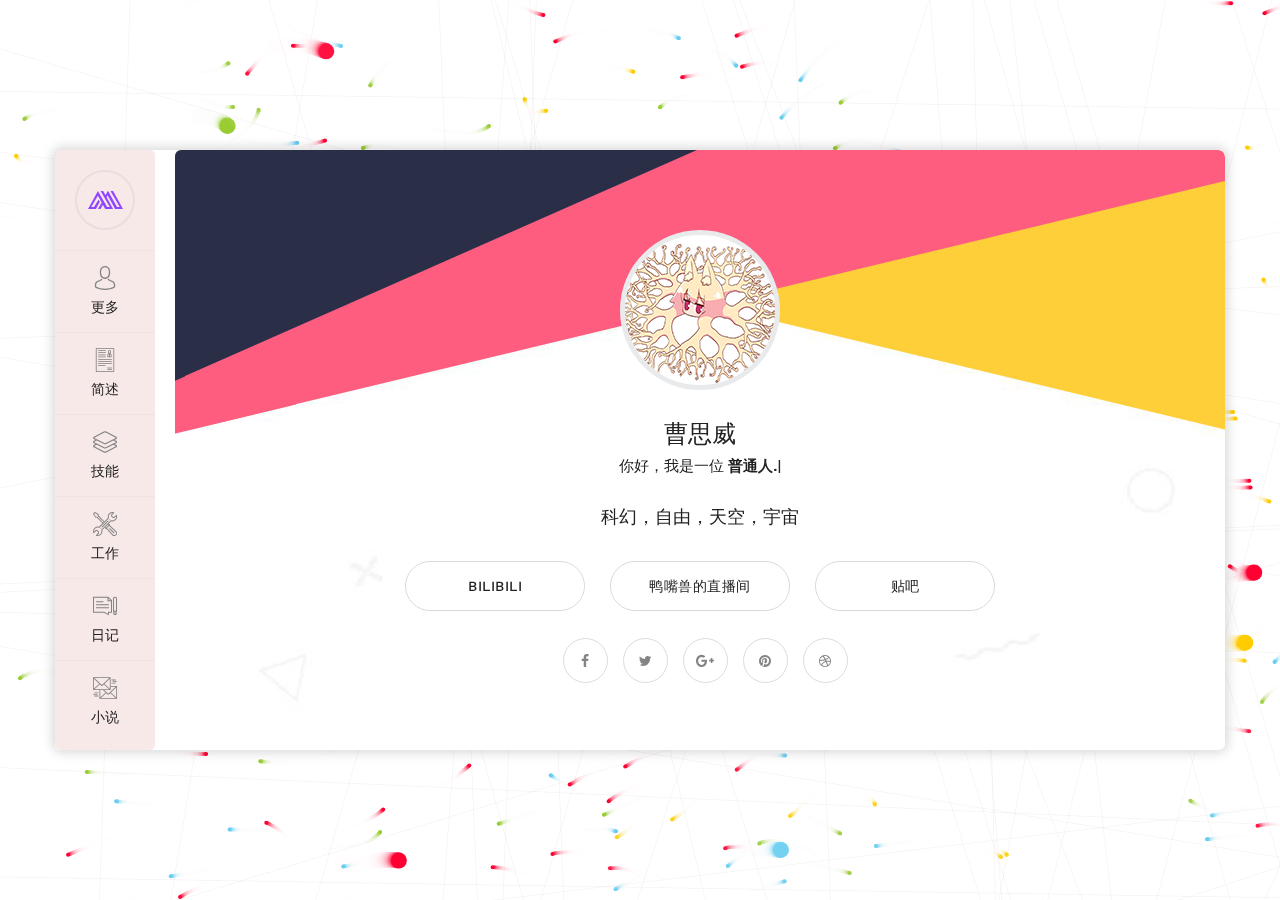
==== index.html @ 60cbad6a "novel" ====
﻿<!DOCTYPE html>
<html lang="en">
<head>
<meta charset="utf-8">
<title>欢迎，建设中</title>
<!-- Stylesheets -->
<link href="css/bootstrap.css" rel="stylesheet">
<link href="css/style.css" rel="stylesheet">
<link href="css/responsive.css" rel="stylesheet">

<!--Favicon-->
<link rel="shortcut icon" href="images/favicon.png" type="image/x-icon">
<link rel="icon" href="images/favicon.png" type="image/x-icon">
<!-- Responsive -->
<meta http-equiv="X-UA-Compatible" content="IE=edge">
<meta name="viewport" content="width=device-width, initial-scale=1.0, maximum-scale=1.0, user-scalable=0">
<!--[if lt IE 9]><script src="js/html5shiv.js"></script><![endif]-->
<!--[if lt IE 9]><script src="js/respond.js"></script><![endif]-->
</head>

<body>

<div class="page-wrapper default-version">
 	
    <!-- Preloader -->
    <div class="preloader"></div>

    <div class="page-background">
        <div class="image-1"><img src="images/icons/shape/icon-1.png" alt=""></div>
        <div class="image-7"><img src="images/icons/shape/icon-7.png" alt=""></div>
        <canvas id="canvas"></canvas>
    </div>
    
    <!-- Mobile menu -->
    <div class="mobile-menu">
        <div class="container">
            <!--Nav Outer-->
            <div class="nav-outer clearfix">
                <div class="logo"><a href="index.html"><img src="images/logo.png" alt=""></a></div>
                <!-- Main Menu -->
                <nav class="main-menu">
                    <div class="navbar-header">
                        <!-- Toggle Button -->      
                        <button type="button" class="navbar-toggle" data-toggle="collapse" data-target=".navbar-collapse">
                            <span class="icon-bar"></span>
                            <span class="icon-bar"></span>
                            <span class="icon-bar"></span>
                        </button>
                    </div>
                    
                    <div class="navbar-collapse collapse scroll-nav clearfix">
                        <ul class="navigation clearfix">

                            <li class="current"><a href="#home">快乐老家</a></li>
                            <li><a href="#about">关于</a></li>
                            <li><a href="#resume">简述</a></li>
                            <li><a href="#services">技能</a></li>
                            <li><a href="#work">工作</a></li>
                            <li><a href="#blog">日记</a></li>
                            <li><a href="#contact">联系</a></li>
                            <li><a href="#novel">小说</a></li>

                        </ul>
                    </div>
                </nav>
                <!-- Main Menu End-->                        
            </div>
            <!--Nav Outer End-->            
        </div>
    </div>
    <div class="card-outer">
        <div class="scroll-box">
            <div class="container" data-animation-in="fadeInLeft" data-animation-out="fadeOutLeft">
                <div class="card-wrapper">
                    <div class="author-info" style="background-image:url(images/background/3.jpg)">
                        <div class="image"><img src="images/resource/user.png" alt=""></div>
                        <div class="author">
                            <h3>曹思威</h3>
                            <div class="designation">
                                你好，我是一位
                                <div class="typing-title">
                                    <p><strong>普通人.</strong></p>
                                    <p><strong>大学生.</strong></p>
                                    <p><strong>自诩科幻作家.</strong></p>
                                </div>
                                <span class="typed-title"></span>
                            </div>
                        </div>
                        <div class="link-btn">
                            <a href="http://www.baidu.com/" class="theme-btn btn-style-one">全知全能</a>
                        </div>
                        <ul class="social-icon-two">
                            <li><a href="#"><span class="fa fa-facebook"></span></a></li>
                            <li><a href="#"><span class="fa fa-twitter"></span></a></li>
                            <li><a href="#"><span class="fa fa-google-plus"></span></a></li>
                            <li><a href="#"><span class="fa fa-pinterest"></span></a></li>
                        </ul>
                    </div>
                    <div class="card-inner-box">
                        <header class="header wow fadeInLeft" data-wow-duration="1.5s">
                            <ul class="main-menu">
                                <li class="active home"><a class="logo" href="#home"><img src="images/logo.png" alt=""></a></li>
                                <li><a href="#about"><i class="flaticon-social"></i>更多</a></li>
                                <li><a href="#resume"><i class="flaticon-curriculum"></i>简述</a></li>
                                <li><a href="#services"><i class="flaticon-layers-1"></i>技能</a></li>
                                <li><a href="#work"><i class="flaticon-tools"></i>工作</a></li>
                                <li><a href="#blog"><i class="flaticon-blog"></i>日记</a></li>
                                <li><a href="novel.html"><i class="flaticon-send-mail"></i>小说</a></li>
                            </ul>
                        </header>

                        <!-- card item -->
                        <div class="card-home card-item active" id="home" style="background-image:url(images/background/1.jpg)">

                            <div class="card-inner wow fadeInUp" data-wow-duration="2s">
                                <div class="image"><img src="images/resource/user.png" alt=""></div>
                                <div class="author">
                                    <h3>曹思威</h3>
                                    <div class="designation">
                                        你好，我是一位
                                        <div class="typing-title">
                                            <p><strong>普通人.</strong></p>
                                            <p><strong>大学生.</strong></p>
                                            <p><strong>自诩科幻作家.</strong></p>
                                        </div>
                                        <span class="typed-title"></span>
                                    </div>
                                </div>
                                <div class="text">科幻，自由，天空，宇宙</div>
                                <div class="link-btn">
                                    <!--<a href="#" class="theme-btn btn-style-one">下载</a>-->
                                    <a href="http://www.bilibili.com/" class="theme-btn btn-style-two">bilibili</a>
                                    <a href="http://www.douyu.com/48699" class="theme-btn btn-style-two">鸭嘴兽的直播间</a>
                                    <a href="http://tieba.baidu.com/index.html" class="theme-btn btn-style-two">贴吧</a>
                                </div>

                                <ul class="social-icon-two">
                                    <li><a href="#"><span class="fa fa-facebook"></span></a></li>
                                    <li><a href="#"><span class="fa fa-twitter"></span></a></li>
                                    <li><a href="http://www.baidu.com/"><span class="fa fa-google-plus" title="彩蛋！其实是百度"></span></a></li>
                                    <li><a href="#"><span class="fa fa-pinterest"></span></a></li>
                                    <li><a href="#"><span class="fa fa-dribbble"></span></a></li>
                                </ul>
                            </div>
                            
                        </div>
                        <!-- end item -->

                        <!-- card item -->
                        <div class="card-about card-item" id="about" style="background-image:url(images/background/2.jpg)">
                            <div class="card-inner">
                                <h4 class="title">关于我</h4>
                                <div class="text">中国著名幻想家，实干家，第四十九届矛盾文学奖获得者，雨果奖获得者，诺贝尔文学奖获得者，代表作有《珍宝》、《海娜的泪》、《拨云见雾》等</div>
                                <div class="info-list">
                                    <div class="row">
                                        <div class="col-md-6">
                                            <ul class="list-style-one">
                                                <li><strong>姓名:</strong>  曹思威</li>
                                                <li><strong>电话:</strong>  157-****-***</li>
                                                <li><strong>地址:</strong>  中国浙江</li>
                                            </ul>
                                        </div>
                                        <div class="col-md-6">
                                            <ul class="list-style-one">
                                                <li><strong>电子邮件:</strong>text@qq.com</li>
                                               
                                            </ul>
                                        </div>
                                    </div>
                                </div>                                    
                                <h4 class="title">技能</h4>
                                <div class="row">
                                    <!-- About Block -->
                                    <div class="skill-block col-md-3 col-sm-4 col-xs-6">
                                        <div class="inner-box">
                                            <div class="graph-outer">
                                                <input type="text" class="dial" data-fgColor="#9147ff" data-bgColor="#f5f5f5" data-width="90" data-height="90" data-linecap="normal"  value="100">
                                                <div class="inner-text count-box"><span class="count-text" data-stop="100" data-speed="2000"></span>%</div>
                                            </div>
                                            <h3>设计</h3>
                                        </div>
                                    </div>

                                    <!-- About Block -->
                                    <div class="skill-block col-md-3 col-sm-4 col-xs-6">
                                        <div class="inner-box">
                                            <div class="graph-outer">
                                                <input type="text" class="dial" data-fgColor="#ff5e7e" data-bgColor="#f5f5f5" data-width="90" data-height="90" data-linecap="normal"  value="100">
                                                <div class="inner-text count-box"><span class="count-text" data-stop="100" data-speed="2000"></span>%</div>
                                            </div>
                                            <h3>编程</h3>
                                        </div>
                                    </div>

                                    <!-- About Block -->
                                    <div class="skill-block col-md-3 col-sm-4 col-xs-6">
                                        <div class="inner-box">
                                            <div class="graph-outer">
                                                <input type="text" class="dial" data-fgColor="#ffc713" data-bgColor="#f5f5f5" data-width="90" data-height="90" data-linecap="normal"  value="100">
                                                <div class="inner-text count-box"><span class="count-text" data-stop="100" data-speed="2000"></span>%</div>
                                            </div>
                                            <h3>文案 </h3>
                                        </div>
                                    </div>

                                    <!-- About Block -->
                                    <div class="skill-block col-md-3 col-sm-4 col-xs-6">
                                        <div class="inner-box">
                                            <div class="graph-outer">
                                                <input type="text" class="dial" data-fgColor="#51dbc3" data-bgColor="#f5f5f5" data-width="90" data-height="90" data-linecap="normal"  value="100">
                                                <div class="inner-text count-box"><span class="count-text" data-stop="100" data-speed="2000"></span>%</div>
                                            </div>
                                            <h3>想象力 </h3>
                                        </div>
                                    </div>
                                </div>
                       
                            </div>
                            
                        </div>
                        <!-- end item -->

                        <!-- card item -->
                        <div class="card-resume card-item" id="resume" style="background-image:url(images/background/2.jpg)">
                            <div class="card-inner">
                                <h4 class="title">经历</h4>
                                <div class="row clearfix">
                                    <!--Column-->
                                    <div class="timeline-column col-md-6 col-sm-12 col-xs-12">
                                        <div class="inner">
                                            <div class="col-header"><div class="icon-box"><div class="icon-inner"><div class="icon"><span class="flaticon-book"></span></div></div></div> <h2>学习经历</h2></div>
                                            
                                            <!--Timeline Block-->
                                            <div class="timeline-block">
                                                <div class="inner-box">
                                                    <h4>本科</h4>
                                                    <div class="date"><span>2021-2024</span> / 枝江大学</div>
                                                    <div class="text">核物理应用 </div>
                                                </div>
                                            </div>

                                            <!--Timeline Block-->
                                            <div class="timeline-block">
                                                <div class="inner-box">
                                                    <h4>研究生</h4>
                                                    <div class="date"><span>2025-2026</span> / 中国大学</div>
                                                    <div class="text">凝聚态物理</div>
                                                </div>
                                            </div>

                                            <!--Timeline Block-->
                                            <div class="timeline-block">
                                                <div class="inner-box">
                                                    <h4>博士</h4>
                                                    <div class="date"><span>2027-肄业</span> / <a href="https://www.zjxu.edu.cn/" style="color:black"> 嘉兴大学</div></a>
                                                    <div class="text">产品设计</div>
                                                </div>
                                            </div>
                                            
                                        </div>
                                    </div>
                                    
                                    <!--Column-->
                                    <div class="timeline-column col-md-6 col-sm-12 col-xs-12">
                                        <div class="inner">
                                            <div class="col-header"><div class="icon-box"><div class="icon-inner"><div class="icon"><span class="flaticon-case"></span></div></div></div> <h2>项目经历</h2></div>
                                            
                                            <!--Timeline Block-->
                                            <div class="timeline-block">
                                                <div class="inner-box">
                                                    <h4>氢核聚变工程</h4>
                                                    <div class="date"><span>2021-2024</span>  / 中国国防部</div>
                                                    <div class="text">成功让两个独立的氢原子和另外八个氢原子并八个中子群结合 </div>
                                                </div>
                                            </div>

                                            <div class="timeline-block">
                                                <div class="inner-box">
                                                    <h4>凝聚态胶质工程</h4>
                                                    <div class="date"><span>2025-2026 </span> / 中国国防部</div>
                                                    <div class="text">失败了 </div>
                                                </div>
                                            </div>

                                            <div class="timeline-block">
                                                <div class="inner-box">
                                                    <h4>红家设计部</h4>
                                                    <div class="date"><span>2027-至今 </span>  / RedHome</div>
                                                    <div class="text">成功证明了人不能连续五天一直吃泡面 </div>
                                                </div>
                                            </div>

                                        </div>
                                    </div>
                                    
                                </div>
                            </div>
                        </div>
                        <!-- end item -->
                        <!-- card item -->
                        <div class="card-services card-item" id="services" style="background-image:url(images/background/2.jpg)">
                            <div class="card-inner">
                                <h1 class="title">为您服务</h1>
                                <div class="row">
                                    <div class="services-block col-md-6">
                                        <div class="inner-box">
                                            <div class="icon-box"><span class="icon flaticon-pen-tool"></span></div>
                                            <h4><a href="blog-single.html">UI设计师</a></h4>
                                            <div class="text">设计UI，完美的选择，大道至简 </div>
                                        </div> 
                                    </div>
                                    <div class="services-block col-md-6">
                                        <div class="inner-box">
                                            <div class="icon-box"><span class="icon flaticon-folder"></span></div>
                                            <h4><a href="blog-single.html">网页设计师</a></h4>
                                            <div class="text">网页，看我就行，心旷神怡 </div>
                                        </div> 
                                    </div>
                                    <div class="services-block col-md-6">
                                        <div class="inner-box">
                                            <div class="icon-box"><span class="icon flaticon-computer"></span></div>
                                            <h4><a href="blog-single.html">品牌</a></h4>
                                            <div class="text">我想你知道支付宝吧，我设计的 </div>
                                        </div> 
                                    </div>
                                    <div class="services-block col-md-6">
                                        <div class="inner-box">
                                            <div class="icon-box"><span class="icon flaticon-layers-1"></span></div>
                                            <h4><a href="blog-single.html">Logo设计</a></h4>
                                            <div class="text">毕加索都为止惊叹 </div>
                                        </div> 
                                    </div>
                                    <div class="services-block col-md-6">
                                        <div class="inner-box">
                                            <div class="icon-box"><span class="icon flaticon-web-design"></span></div>
                                            <h4><a href="blog-single.html">软件设计</a></h4>
                                            <div class="text">一个字，相信 </div>
                                        </div> 
                                    </div>
                                    <div class="services-block col-md-6">
                                        <div class="inner-box">
                                            <div class="icon-box"><span class="icon flaticon-photo-camera"></span></div>
                                            <h4><a href="blog-single.html">科幻水平</a></h4>
                                            <div class="text">我徒刘慈欣，指导他写出了《银河帝国》 </div>
                                        </div> 
                                    </div>
                                </div>  
                            </div>
                        </div>
                        <!-- end item -->
                        <!-- card item -->
                        <div class="card-projects card-item" id="work" style="background-image:url(images/background/2.jpg)">
                            <div class="card-inner">
                                <h4 class="title">工作</h4>
                                <div class="row">
                                    <div class="projects-block col-md-6">
                                        <div class="inner-box">
                                            <figure class="image">
                                                <img src="images/gallery/1.jpg" alt="image">
                                                <div class="overlay">
                                                    <a class="lightbox-image option-btn" title="点击放大" data-fancybox-group="example-gallery" href="images/gallery/1.jpg">
                                                        <i class="fa fa-search"></i>
                                                    </a>                                
                                                </div>
                                            </figure>
                                            <div class="caption-title">
                                                <h3><a href="#">天马的行空</a></h3>
                                                <span>永无止境的创意</span>
                                            </div>
                                        </div>
                                    </div>
                                    <div class="projects-block col-md-6">
                                        <div class="inner-box">
                                            <figure class="image">
                                                <img src="images/gallery/2.jpg" alt="image">
                                                <div class="overlay">
                                                    <a class="lightbox-image option-btn" title="Image Caption Here" data-fancybox-group="example-gallery" href="images/gallery/2.jpg">
                                                        <i class="fa fa-search"></i>
                                                    </a>                                
                                                </div>
                                            </figure>
                                            <div class="caption-title">
                                                <h3><a href="#">支付宝，智慧的颜色</a></h3>
                                                <span>无聊，且枯燥</span>
                                            </div>
                                        </div>
                                    </div>
                                    <!--
                                    <div class="projects-block col-md-6">
                                        <div class="inner-box">
                                            <figure class="image">
                                                <img src="images/gallery/3.jpg" alt="image">
                                                <div class="overlay">
                                                    <a class="lightbox-image option-btn" title="Image Caption Here" data-fancybox-group="example-gallery" href="images/gallery/3.jpg">
                                                        <i class="fa fa-search"></i>
                                                    </a>                                
                                                </div>
                                            </figure>
                                            <div class="caption-title">
                                                <h3><a href="#">Portfolio Item Title</a></h3>
                                                <span>Branding, Print</span>
                                            </div>
                                        </div>
                                    </div>
                                    <div class="projects-block col-md-6">
                                        <div class="inner-box">
                                            <figure class="image">
                                                <img src="images/gallery/4.jpg" alt="image">
                                                <div class="overlay">
                                                    <a class="lightbox-image option-btn" title="Image Caption Here" data-fancybox-group="example-gallery" href="images/gallery/4.jpg">
                                                        <i class="fa fa-search"></i>
                                                    </a>                                
                                                </div>
                                            </figure>
                                            <div class="caption-title">
                                                <h3><a href="#">Portfolio Item Title</a></h3>
                                                <span>Branding, Print</span>
                                            </div>
                                        </div>
                                    </div>
                                    <div class="projects-block col-sm-6">
                                        <div class="inner-box">
                                            <figure class="image">
                                                <img src="images/gallery/5.jpg" alt="image">
                                                <div class="overlay">
                                                    <a class="lightbox-image option-btn" title="Image Caption Here" data-fancybox-group="example-gallery" href="images/gallery/5.jpg">
                                                        <i class="fa fa-search"></i>
                                                    </a>                                
                                                </div>
                                            </figure>
                                            <div class="caption-title">
                                                <h3><a href="#">Portfolio Item Title</a></h3>
                                                <span>Branding, Print</span>
                                            </div>
                                        </div>
                                    </div>
                                    <div class="projects-block col-sm-6">
                                        <div class="inner-box">
                                            <figure class="image">
                                                <img src="images/gallery/6.jpg" alt="image">
                                                <div class="overlay">
                                                    <a class="lightbox-image option-btn" title="Image Caption Here" data-fancybox-group="example-gallery" href="images/gallery/6.jpg">
                                                        <i class="fa fa-search"></i>
                                                    </a>                                
                                                </div>
                                            </figure>
                                            <div class="caption-title">
                                                <h3><a href="#">Portfolio Item Title</a></h3>
                                                <span>Branding, Print</span>
                                            </div>
                                        </div>
                                    </div>-->
                                </div>
                            </div>
                        </div>
                        <!-- end item -->
                        <!-- card item -->
                        <div class="card-blog card-item" id="blog" style="background-image:url(images/background/2.jpg)">
                            <div class="card-inner">
                                <h4 class="title">日记</h4>
                                <div class="news-block">
                                    <div class="inner-box">
                                        <div class="image">
                                            <img src="images/resource/blog-1.jpg" alt="">
                                            <div class="overlay">
                                                <a class="link-btn" href="blog-single.html">
                                                    <i class="fa fa-link"></i>
                                                </a>                                
                                            </div>
                                        </div>
                                        <div class="date"><strong>02</strong> <br>玖月</div>
                                        <div class="lower-content">
                                            <h4><a href="blog-single.html">设计语言</a></h4>
                                            <div class="post-meta">自己  /  <span>设计</span></div>
                                        </div>
                                    </div>
                                </div>
                                <div class="news-block">
                                    <div class="inner-box">
                                        <div class="image">
                                            <img src="images/resource/blog-2.jpg" alt="">
                                            <div class="overlay">
                                                <a class="link-btn" href="blog-single.html">
                                                    <i class="fa fa-link"></i>
                                                </a>                                
                                            </div>
                                        </div>
                                        <div class="date"><strong>04</strong> <br>玖月</div>
                                        <div class="lower-content">
                                            <h4><a href="blog-single.html">物理下的迷雾</a></h4>
                                            <div class="post-meta">自己  /  <span>物理</span></div>
                                        </div>
                                    </div>
                                </div>
                                <div class="news-block">
                                    <div class="inner-box">
                                        <div class="image">
                                            <img src="images/resource/blog-3.jpg" alt="">
                                            <div class="overlay">
                                                <a class="link-btn" href="blog-single.html">
                                                    <i class="fa fa-link"></i>
                                                </a>                                
                                            </div>
                                        </div>
                                        <div class="date"><strong>06</strong> <br>玖月</div>
                                        <div class="lower-content">
                                            <h4><a href="blog-single.html">科幻</a></h4>
                                            <div class="post-meta">自己  /  <span>未来</span></div>
                                        </div>
                                    </div>
                                </div>
                            </div>
                        </div>
                        <!-- end item -->
                        <!-- card item -->
                        <div class="card-contact card-item" id="contact" style="background-image:url(images/background/2.jpg)">
                            <div class="card-inner">
                                <h3 class="title">联系</h3>
                                <h4>更进一步</h4>
                                <div class="row clearfix">
                                    <div class="col-md-6">
                                        <ul class="list-style-two">
                                            <li><span class="icon flaticon-signs"></span>白宫<br>  </li>
                                            <li><span class="icon flaticon-smartphone"></span>157-****-*** <br></li>
                                            <li><span class="icon flaticon-note-1"></span>text@qq.com <br></li>
                                        </ul>
                                    </div>
                                    <div class="col-md-6">
                                        <div class="map-section">
                                            <div class="home-google-map">
                                                <div 
                                                    class="google-map" 
                                                    id="contact-google-map" 
                                                    data-map-lat="40.700843" 
                                                    data-map-lng="-74.004012" 
                                                    data-icon-path="images/icons/map-marker.png"
                                                    data-map-title="Chester"
                                                    data-map-zoom="11" >
                                                </div>
                                            </div>
                                        </div>
                                    </div>
                                </div>
                                <h4>需要我的帮助？</h4>
                                <!-- Contact Form -->
                                <div class="contact-form">
                                    <!--Comment Form-->
                                    <form method="post" action="sendemail.php" id="contact-form">
                                        <div class="row clearfix">
                                            
                                            <div class="col-md-6 form-group">
                                                <input type="text" name="username" placeholder="姓名" required>
                                            </div>
                                            
                                            <div class="col-md-6 form-group">
                                                <input type="email" name="email" placeholder="邮件地址" required>
                                            </div>
                                            
                                            <div class="col-md-6 form-group">
                                                <input type="text" name="subject" placeholder="标题" required>
                                            </div>

                                            <div class="col-md-6 form-group">
                                                <input type="text" name="phone" placeholder="电话" required>
                                            </div>

                                            <div class="col-lg-12 col-md-12 form-group">
                                                <textarea name="message" placeholder="输入信息"></textarea>
                                            </div>
                                            
                                            <div class="col-lg-12 col-md-12 form-group">
                                                <button class="theme-btn btn-style-two" type="submit" name="submit-form">关注 </button>
                                            </div>
                                            
                                        </div>
                                    </form>
                                        
                                </div>
                                <!--End Contact Form -->
                                        
                            </div>
                        </div>
                        <!-- end item -->

                    </div>
                </div>
                    
            </div>
        </div>
            
    </div>

</div>
<!--End pagewrapper-->


<script src="js/jquery.js"></script> 

<script src="js/bootstrap.min.js"></script>
<script src="js/jquery.mCustomScrollbar.concat.min.js"></script>
<script src="js/owl.js"></script>
<script src="js/wow.js"></script>
<script src="js/appear.js"></script>
<script src="js/jquery.fancybox.js"></script>
<script src="js/element-in-view.js"></script>
<script src="js/knob.js"></script>
<script src="js/validate.js"></script>
<script src="js/mousemoveparallax.js"></script>
<script src="js/pagenav.js"></script>
<script src="js/jquery-type.js"></script>
<script src="js/jquery.nicescroll.min.js"></script>
<script src="js/particle-alone.js"></script>
<script src="js/script.js"></script>

<!--Google Map APi Key-->
<script src="http://ditu.google.cn/maps/api/js?key=AIzaSyATY4Rxc8jNvDpsK8ZetC7JyN4PFVYGCGM"></script>
<script src="js/gmaps.js"></script>
<script src="js/map-script.js"></script>
<!--End Google Map APi-->

</body>
</html>
---- css/style.css ----
/* Mahira HTML Template*/

/************ TABLE OF CONTENTS ***************
1. Fonts
2. Reset
3. Global
4. Header
5. About
6. Resume
7. Services
8. Works
9. Blog
10. Contact
**********************************************/

/*** 

====================================================================
	Fonts
====================================================================

 ***/

@import url('https://fonts.googleapis.com/css?family=Poppins:400,500,600,700,800|Work+Sans:400,500,700');

/*font-family: 'Poppins', sans-serif;
font-family: 'Work Sans', sans-serif;*/

@import url('font-awesome.css');
@import url('flaticon.css');
@import url('animate.css');
@import url('owl.css');
@import url('jquery-ui.css');
@import url('jquery.fancybox.min.css');
@import url('jquery.mCustomScrollbar.min.css');
@import url('custom-animate.css');
@import url('multi-scroll.css');

/*** 

====================================================================
	Reset
====================================================================

 ***/

* {
	margin:0px;
	padding:0px;
	border:none;
	outline:none;
}

/*** 

====================================================================
	Global Settings
====================================================================

 ***/

body {
	font-size:15px;
	color:#777777;
	line-height:1.7em;
	font-weight:400;
	background:#ffffff;
	-webkit-font-smoothing: antialiased;
	-moz-font-smoothing: antialiased;
	font-family: 'Work Sans', sans-serif;
}

a{
	text-decoration:none;
	cursor:pointer;
	color:#fc6183;
}

a:hover,a:focus,a:visited{
	text-decoration:none;
	outline:none;
}

h1,h2,h3,h4,h5,h6 {
	position:relative;
	font-weight:normal;
	background:none;
	margin:0px;
	line-height:1.6em;
	font-family: 'Poppins', sans-serif;
}

textarea{
	overflow:hidden;
}

p{
	font-size: 14px;
	position:relative;
	line-height:1.8em;	
	margin-bottom: 0;
	color: #777777;
}

::-webkit-input-placeholder{color: inherit;}
::-moz-input-placeholder{color: inherit;}
::-ms-input-placeholder{color: inherit;}

.auto-container{
	position:static;
	max-width:1200px;
	padding:0px 15px;
	margin:0 auto;
}

.medium-container{
	max-width:850px;
}

.page-wrapper{
	position:relative;
	margin:0 auto;
	width:100%;
	min-width:300px;
	background-position: center;
	background-repeat: repeat;
}

.page-wrapper.bg-lines{
	background-image: url(../images/icons/line.png);
}


ul,li{
	list-style:none;
	padding:0px;
	margin:0px;	
}

.centered{
	text-align:center;	
}

.theme-btn{
	display:inline-block;
	letter-spacing: .5px;
	transition:all 0.3s ease;
	-moz-transition:all 0.3s ease;
	-webkit-transition:all 0.3s ease;
	-ms-transition:all 0.3s ease;
	-o-transition:all 0.3s ease;
}

/*Btn Style One*/
.btn-style-one{
	position:relative;
	font-size:14px;
	line-height:22px;
	text-align: center;
	padding:14px 30px;
	color:#ffffff;
	font-weight:500;
	text-transform: uppercase;
	letter-spacing:.5px;
	-webkit-border-radius: 40px;
	-moz-border-radius: 40px;
	-ms-border-radius: 40px;
	-o-border-radius: 40px;
	border-radius: 40px;
	background: #9147ff;
}

.btn-style-one:hover{
	color: #fff;
	background: #222;
}

/*Btn Style two*/
.btn-style-two{
	position:relative;
	font-size:14px;
	line-height:22px;
	text-align: center;
	padding: 13px 30px;
	color:#222;
	font-weight:500;
	text-transform: uppercase;
	letter-spacing:.5px;
	-webkit-border-radius: 40px;
	-moz-border-radius: 40px;
	-ms-border-radius: 40px;
	-o-border-radius: 40px;
	border-radius: 40px;
	background: transparent;
	border: 1px solid #d9d9d9;
}

.btn-style-two:hover{
	color: #ffffff;
	background: #9147ff;
	border-color: #9147ff;
}


/*Social Icon One*/

.social-icon-one{
	position:relative;
}

.social-icon-one li{
	position:relative;
	margin-left:10px;
	display:inline-block;
}

.social-icon-one li a{
	font-size:14px;
	color:#111111;
}

.social-icon-one li a:hover{
	color:#1d1d1d;
}

/*Social Icon two*/

.social-icon-two{
	position:relative;
}

.social-icon-two li{
	position:relative;
	margin-left:10px;
	display:inline-block;
}

.social-icon-two li a{
	font-size:14px;
	color: #848484;
	height:  45px;
	width:  45px;
	text-align:  center;
	line-height:  45px;
	border: 1px solid #dbdbdb;
	display:  inline-block;
	border-radius: 50%;
	transition: .5s ease;
}

.social-icon-two li a:hover{
	color:#fff;
	background-color: #9147ff;
}

.theme_color{
	color:#fc6183;	
}

.preloader{
	position:fixed;
	left:0px;
	top:0px;
	width:100%;
	height:100%;
	z-index:999999;
	background-color:#ffffff;
	background-position:center center;
	background-repeat:no-repeat;
	background-image:url(../images/icons/preloader.svg);
}

img{
	display:inline-block;
	max-width:100%;
	height:auto;	
}

/* page background */
.page-background {
	position: fixed;
    overflow: hidden;
    top: 0;
    left: 0;
    width: 100%;
    height: 100%;
	background-image: -moz-linear-gradient( 110deg, rgb(145,71,255) 0%, rgb(121,39,245) 100%);
    background-image: -webkit-linear-gradient( 110deg, rgb(145,71,255) 0%, rgb(121,39,245) 100%);
    background-image: -ms-linear-gradient( 110deg, rgb(145,71,255) 0%, rgb(121,39,245) 100%);
}

.page-background .image-1 {
	position: absolute;
	left: 0;
	top: 0;
}

.page-background .image-7 {
	position: absolute;
	right: 0;
	bottom: 0px;
}

/* parallax container */

.parallax-container {
    position: absolute;
    left: 0;
    top: 0;
    width: 100%;
    height: 100%;
}

.parallax-container .image-2 {
	position: absolute;
	left: 120px;
	top: 50%;
}

.parallax-container .image-3 {
	position: absolute;
	left: 50%;
	top: 90px;
}

.parallax-container .image-4 {
	position: absolute;
	right: 30%;
	top: 5px;
}

.parallax-container .image-5 {
	position: absolute;
	right: 150px;
	bottom: 50%;
}

.parallax-container .image-6 {
	position: absolute;
	left: 30%;
	bottom: 50px;
}


.card-outer {
    position: fixed;
    display: flex;
    flex-direction: row;
    flex-wrap: wrap;
    justify-content:  center;
    align-items:  center;
    height:  100%;
    width:  100%;
    top:  0;
    left:  0;
}

.card-outer .container {
	position: relative;
}


/*** 

====================================================================
	Header
====================================================================

 ***/

.header {
	position: absolute;
	left: 0;
	top: 0;
	bottom: 0;
	background-color: #f8e9e9;
	border-radius: 5px;
	transition: .5s ease;
	z-index: 99;
	overflow: hidden;
}

.card-outer .card-inner-box.offsetleft .header {
	border-radius: 0px;
}

.header ul {
	text-align: center;
}

.header ul li {
	position: relative;
	min-width: 100px;
	border-bottom: 1px solid #f0e2e2;
}

.header ul li:last-child {
	border-bottom: 0px;
}

.header ul li a.logo {
    border: 2px solid #ebdddd;
    border-radius: 50%;
    height: 60px;
    width: 60px;
    padding: 0 0;
    line-height: 54px;
    margin: 20px auto;
}

.header ul li.active a.logo {
	background-color: transparent;
}

.header ul li a {
	position: relative;
	color: #212121;
	padding: 15px 21px 12px;

	display:  block;
	font-size:  14px;
	font-family:  'Poppins', sans-serif;
	background: #f8e9e9;
	z-index: 99;
}

.header ul li:before {
	position: absolute;
	content: '';
	background-color: #9147ff;
	height: 50px;
	width: 50px;
	right: 10px;
	top: 15px;
	transform: rotate(45deg);
	transition:  .5s ease;
}

.header ul li.active:before {
	right: 0;
	z-index: 99;
}

.header ul li.home:before {
	display: none;
}

.header ul li a i {
	display:  block;
	color: #838383;
	font-size: 24px;
	margin-bottom: 3px;
}

.header ul li.active a {
    background: #9147ff;
    color: #fff;
}

.header ul li.active a i {
    color: #fff;
}

/* Mobile menu */

.mobile-menu {
    background: #fff;
    position: fixed;
    top: 0;
    left: 0;
    width: 100%;
    z-index: 9999;
    display: none;
    box-shadow: 0 0 40px rgba(0, 0, 0, 0.1);
}

.mobile-menu .nav-outer {
	position: relative;
}

.mobile-menu .logo {
    position: absolute;
    left: 0;
    top: 0;
    z-index: 99;
    border-right: 1px solid #ececec;
    padding: 13px 0;
    padding-right: 24px;
}

/*** 

====================================================================
	Card item
====================================================================

 ***/

.card-outer .card-wrapper {
	background-color: #fff;
	border-radius: 7px;
	overflow: hidden;
}

.card-outer .card-inner-box {
	position: relative;
	min-height: 600px;
	background-image: -moz-linear-gradient( 110deg, rgb(145,71,255) 0%, rgb(121,39,245) 100%);
	background-image: -webkit-linear-gradient( 110deg, rgb(145,71,255) 0%, rgb(121,39,245) 100%);
	background-image: -ms-linear-gradient( 110deg, rgb(145,71,255) 0%, rgb(121,39,245) 100%);
	transition: 1s ease;
}

.card-outer .card-inner-box.offsetleft {
	transition: .5s ease;
	transform: translate(350px);
}

.card-item {
    position: absolute;
    border-radius: 6px;
    border-top-left-radius: 0px;
    border-bottom-left-radius: 0px;
    top: 0;
    left: 100px;
    right: 0;
    bottom: 0;
    opacity: 0;
    visibility: hidden;
    z-index: 8;
    max-width: 720px;
}

.card-inner-box.active .card-item {
	border-top-left-radius: 0px;
	border-bottom-left-radius: 0px;
    background-repeat: no-repeat;
    background-position: right center;
}

.card-item .card-inner {
	height: 100%;
	transition: .5s ease;
}

.card-inner-box .card-home {
	text-align: center;
	left: 120px;
	background-position: center;
	background-repeat: no-repeat;
	background-size: cover;
	border-radius: 6px;
	max-width: 1050px;
	padding-top: 80px;
}

.card-item.active {
	opacity: 1;
	visibility: visible;
	z-index: 10;
	transition: visibility 1s linear, opacity 0.5s linear;
}

.card-item.hide-item {
	opacity: 0;
	visibility: hidden;
	z-index: 9;
}

.card-home .image {
	width: 160px;
	height: 160px;
	margin: 0 auto;
	margin-bottom: 25px;
	background: #fff;
	border-radius: 50%;
}

.card-home .image img {
	border: 5px solid rgba(31, 53, 67, 0.10);
	border-radius: 50%;
}

.card-home .author h3 {
	font-weight: 500;
	color: #222;
}

.card-home .author .designation {
	font-family: 'Poppins', sans-serif;
	font-size: 15px;
	margin-bottom: 25px;
	color: #222;
}

.card-home .text {
	font-size: 18px;
	max-width: 600px;
	margin: 0 auto;
	margin-bottom: 25px;
	color: #222;
}

.card-home .link-btn {
	margin-bottom: 20px;
}

.card-home .theme-btn {
	margin: 7px 10px;
	min-width: 180px;
}

/* author info */
.author-info {
	position: absolute;
	left: 0px;
	top: 0;
	bottom: 0;
	text-align: center;
	padding: 50px 15px;
	padding-top: 140px;
	min-width: 350px;
	border-bottom-left-radius: 6px;
	border-top-left-radius: 8px;
	background-repeat: no-repeat;
	background-position: center;
}

.author-info .image {
	width: 160px;
	height: 160px;
	border-radius: 50%;
	margin: 0 auto;
	margin-bottom: 35px;
	background: #fff;
}

.author-info .image img {
	border: 5px solid rgba(31, 53, 67, 0.10);
	border-radius: 50%;
}

.author-info .author h3 {
	font-weight: 500;
	color: #222;
}

.author-info .author .designation {
	font-family: 'Poppins', sans-serif;
	font-size: 15px;
	margin-bottom: 30px;
	color: #222;
}

.author-info .text {
	font-size: 18px;
	max-width: 600px;
	margin: 0 auto;
	margin-bottom: 30px;
	color: #222;
}

.author-info .link-btn {
	margin-bottom: 30px;
}

.author-info .theme-btn {
	margin: 0 10px;
}

/*** 

====================================================================
	About Us	
====================================================================

***/

.card-about {
	padding: 50px 50px;
}

.card-about .title {
	font-size: 22px;
	font-weight: 500;
	color: #222;
	margin-bottom: 20px;
}

.card-about .text {
	position: relative;
	margin-bottom: 20px;
}

.card-about .info-list {
	margin-bottom: 28px;
	padding-bottom: 20px;
	border-bottom: 1px solid #e5e5e5;
}

.card-about .list-style-one {
	position: relative;
}

.card-about .list-style-one li {
	position: relative;
	color: #848484;
	margin-bottom: 10px;
}

.card-about .list-style-one li strong {
	color: #222;
}

.skill-section .row{
	margin: 0 -60px;
}

.skill-section .skill-block{
	padding: 0 60px;
}

.skill-block{
	position: relative;
	margin-bottom: 30px;
	text-align:  left;
}

.skill-block .inner-box{
	position: relative;
	display:  inline-block;
}

.skill-block .graph-outer{
	position: relative;
	left: 0;
	top: 0;
	text-align: center;
	display: inline-block;
}

.skill-block .graph-outer .count-box{
    position: absolute;
    left: 0;
    top: 50%;
    width: 100%;
    font-size: 20px;
    color: #222222;
    font-weight: 300;
    line-height: 40px;
    margin-top: -20px;
}

.skill-block h3{
	position: relative;
	font-size: 15px;
	line-height: 1.2em;
	color: #222222;
	font-weight: 400;
	text-align:  center;
	font-family:  'Work Sans', sans-serif;
	margin-top: 5px;
}

.skill-block .sub-title{
	display: block;
	font-size: 12px;
	line-height: 18px;
	color: #00aeef;
	font-weight: 400;
	margin-top: 3px;
}

.skill-block .text{
	position: relative;	
	font-size: 18px;
	line-height: 28px;
	color: #555555;
	font-weight: 300;
	margin-top: 15px;
}


/*** 

====================================================================
	Resume Section
====================================================================

***/

.card-resume{
	padding: 50px 50px;
}

.card-resume .title {
    font-size: 22px;
    font-weight: 500;
    color: #222;
    margin-bottom: 15px;
    padding-bottom: 10px;
    border-bottom: 1px solid #e5e5e5;
    margin-top: -9px;
}

.card-resume .timeline-column{
	position:relative;
	margin-bottom: 40px;
}

.card-resume .timeline-column .inner{
	position:relative;
	padding-left: 13px;
	padding-bottom:2px;
}

.card-resume .timeline-column .inner:before{
	content:'';
	position:absolute;
	left: 12px;
	top: 60px;
	border-left:1px solid #d0d0d0;
	bottom: 0;
}

.card-resume .timeline-column .col-header{
	position:relative;
	padding-left: 22px;
	margin-bottom: 5px;
}

.card-resume .timeline-column .col-header h2{
	position:relative;
	font-size: 18px;
	color: #222;
	font-weight: 500;
	text-transform:capitalize;
	line-height:42px;
}

.dark-layout .card-resume .timeline-column .col-header h2{
	color:#ffffff;
}

.card-resume .timeline-column .col-header .icon-box{
	position:absolute;
	left: -26px;
	top: -4px;
}

.card-resume .timeline-column .col-header .icon-box .icon-inner{
	position:relative;
	width:52px;
	height:52px;	
}

.dark-layout .card-resume .timeline-column .col-header .icon-box .icon{
	color:#1e1e1e;	
}


.card-resume .timeline-column .col-header .icon-box .icon{
	position:relative;
	display:block;
	width:52px;
	height:52px;
	text-align:center;
	color:#9147ff;
	font-size:24px;
	line-height:52px;
	z-index:1;
}

.card-resume .timeline-column .timeline-block{
	position:relative;
	margin-bottom: 28px;
}

.card-resume .timeline-column .timeline-block:last-child{
	margin-bottom:0px;	
}

.card-resume .timeline-column .timeline-block .inner-box{
	position:relative;
	padding-left:30px;
}

.card-resume .timeline-column .timeline-block .date{
	position:relative;
	display:inline-block;
	margin-bottom: 9px;
	line-height:24px;
	font-size:14px;
	color:#222;
	font-weight:400;
	font-family: 'Poppins', sans-serif;
}

.card-resume .timeline-column .timeline-block .date span {
	color: #9147ff;
}

.card-resume .timeline-column .timeline-block h4{
	position: relative;
	font-size:16px;
	color:#333333;
	font-weight: 500;
	margin-bottom: 5px;
}

.card-resume .timeline-column .timeline-block h4:before{
	content:'';
	position:absolute;
	left: -37px;
	top:4px;
	width: 13px;
	height: 13px;
	border: 2px solid #9147ff;
	border-radius:50%;
	background:  #fff;
}

.card-resume .timeline-column .timeline-block .text{
	font-size:14px;
}

/*** 

====================================================================
	Services Section
====================================================================

***/

.card-services{
	padding: 50px 50px;
}

.card-services .title {
    font-size: 22px;
    font-weight: 500;
    color: #222;
    margin-bottom: 15px;
    padding-bottom: 20px;
    border-bottom: 1px solid #e5e5e5;
    margin-top: -9px;
}

.services-block {
	position: relative;
}

.services-block .inner-box {
	position: relative;
	padding-left: 95px;
	margin-top: 40px;
	min-height: 100px;
}

.services-block .icon-box {
	position: absolute;
	left: 0;
	top: 0;
	color: #9147ff;
	height: 75px;
	width: 75px;
	text-align: center;
	line-height: 73px;
	border: 1px solid #e5e5e5;
	font-size: 34px;
	border-radius: 50%;
	transition: .5s ease;
}

.services-block .icon-box span {
	position: relative;
}

.services-block:hover .icon-box {
	border-color: #9147ff;
	color: #fff;
}

.services-block .icon-box:before {
	position: absolute;
	content: '';
	background-color: #9147ff;
	left: 0;
	top: 0;
	bottom: 0;
	right: 0;
	border-radius: 50%;
	transform: scale(0);
	transition: .5s ease;
}

.services-block:hover .icon-box:before {
	transform: scale(1);
}

.services-block h4 {
	position: relative;
	font-size: 18px;
	margin-bottom: 10px;
}

.services-block h4 a {
	color: #222;
}

.services-block .text {
	margin-bottom: 10px;
}


/*** 

====================================================================
	Projects Section
====================================================================

***/

.card-projects {
	padding: 50px 50px;
}

.card-projects .title {
    font-size: 22px;
    font-weight: 500;
    color: #222;
    margin-bottom: 30px;
    padding-bottom: 15px;
    border-bottom: 1px solid #e5e5e5;
    margin-top: -9px;
}

.projects-block {
    position: relative;
    margin-bottom: 30px;
}

.projects-block .inner-box {
    position: relative;
}

.projects-block .image img {
    width: 100%;
    transition: .5s ease;
}

.projects-block:hover .image img {
	transform: scale(1.15);
}

.projects-block .image::before {
    background: rgba(145, 71, 255, 0.90);
    bottom: 0px;
    content: "";
    left: 0px;
    opacity: 0;
    position: absolute;
    right: 0px;
    top: 0px;
    z-index: 9;
    transition: all 0.4s ease-in-out 0s;
}

.projects-block:hover .image::before {
    opacity: 1;
}

.projects-block .image {
    position: relative;
    border-radius:  5px;
    overflow:  hidden;
}

.projects-block .overlay a {
    background: rgba(255, 255, 255, 1) none repeat scroll 0 0;
    border-radius: 50%;
    color: #9147ff;
    font-size: 20px;
    height: 60px;
    line-height: 60px;
    opacity: 0;
    position: absolute;
    text-align: center;
    transform: translateX(-50%) translateY(-50%) scale(0.6);
    transition: all 0.4s ease 0s;
    width: 60px;
}

.projects-block .overlay a:hover {
    background: rgba(255, 255, 255, .8) none repeat scroll 0 0;
    color: #000;
}

.projects-block:hover .overlay a {
    opacity: 1;
    transform: translateX(-50%) translateY(-50%) scale(1);
}

.projects-block .overlay {
    left: 0;
    opacity: 0;
    position: absolute;
    right: 0;
    text-align: center;
    top: 50%;
    transform: translateY(-50%);
    transition: all 0.5s ease 0s;
    z-index: 10;
}

.projects-block:hover .overlay {
    opacity: 1;
}

.projects-block .caption-title {
    bottom: 20px;
    left: 20px;
    opacity: 0;
    position: absolute;
    transition: all 0.3s ease-in-out 0s;
    z-index: 12;
}

.projects-block:hover .caption-title {
    opacity: 1;
}

.projects-block .caption-title h3 {
    color: #fff;
    font-size: 20px;
    font-weight: 500;
    text-transform: capitalize;
    transform: translateY(15px);
    transition: all 0.4s ease-in-out 0s;
}

.projects-block .caption-title h3 a {
    color: #fff;
}

.projects-block:hover .caption-title h3,
.projects-block:hover .caption-title span {
    transform: translateX(0px);
}

.projects-block .caption-title span {
    color: #fff;
    display: inline-block;
    font-size: 15px;
    line-height: 16px;
    transform: translateY(15px);
    transition: all 0.4s ease-in-out 0s;
    text-transform: capitalize;
}

.projects-block .caption-title-two {
    padding-top: 15px;
    padding-left:  20px;
    padding-bottom:  20px;
    box-shadow: 0 0 20px 1px #0000001f;
}

.projects-block .caption-title-two h3 a {
    color: #222;
    font-size: 20px;
    font-weight: 500;
    text-transform: capitalize;
}

.projects-block .caption-title-two span {
    font-size: 15px;
    line-height: 16px;
    font-weight: 500;
    text-transform: capitalize;
}

/*** 

====================================================================
	Blog Section
====================================================================

***/

.card-blog {
	padding: 50px 50px;
}

.card-blog .title {
    font-size: 22px;
    font-weight: 500;
    color: #222;
    margin-bottom: 30px;
    padding-bottom: 15px;
    border-bottom: 1px solid #e5e5e5;
    margin-top: -9px;
}

.news-block {
	position: relative;
	margin-bottom: 26px;
}

.news-block .image {
	position: relative;
}

.news-block .image img {
	border-top-left-radius: 5px;
	border-top-right-radius: 5px;
	width: 100%;
}


.news-block .image:before {
    background: rgba(0, 0, 0, 0.75);
    content: "";
    opacity: 0;
    position: absolute;
    top: 0px;
    left: 0px;
    width: 100%;
    height: 0%;
    transition: all 0.4s ease-in-out 0s;
}

.single-post .news-block .image:before {
	display: none;
}

.news-block:hover .image::before {
    opacity: 1;
    height: 100%;
}


.news-block .overlay a {
    background: rgba(255, 255, 255, 1) none repeat scroll 0 0;
    border-radius: 50%;
    color: #9147ff;
    font-size: 20px;
    height: 60px;
    line-height: 60px;
    opacity: 0;
    position: absolute;
    text-align: center;
    transform: translateX(-50%) translateY(-50%) scale(0.6);
    transition: all 0.4s ease 0s;
    width: 60px;
}

.news-block .overlay a:hover {
    background: rgba(255, 255, 255, .8) none repeat scroll 0 0;
    color: #000;
}

.news-block:hover .overlay a {
    opacity: 1;
    transform: translateX(-50%) translateY(-50%) scale(1);
}

.news-block .overlay {
    left: 0;
    opacity: 0;
    position: absolute;
    right: 0;
    text-align: center;
    top: 50%;
    transform: translateY(-50%);
    transition: all 0.5s ease 0s;
    z-index: 10;
}

.news-block:hover .overlay {
    opacity: 1;
}

.news-block .date {
	position: absolute;
	left: 30px;
	top: 30px;
	height: 70px;
	width: 70px;
    line-height: 24px;
    padding: 9px 0;
	text-align: center;
	border-radius: 5px;
	background-color: #9147ff;
	font-size: 16px;
	color: #fff;
}

.news-block .date strong {
	font-size: 24px;
	font-weight: 500;
}

.news-block .lower-content {
	padding: 30px;
	border: 1px solid #e5e5e5;
	border-top: 0px;
	border-bottom-left-radius: 5px;
	border-bottom-right-radius: 5px;
}

.news-block .lower-content h4 {
	font-size: 18px;
	color: #222;
	margin-bottom: 5px;
	font-weight: 500;
}

.news-block .lower-content h4 a {
	color: #222;
}

.news-block .lower-content .post-meta {
	color: #848484;
}

.news-block .lower-content .post-meta span {
	color: #9147ff;
}

/* single post */

.single-post .news-block .lower-content {
	padding: 0px;
	padding-top: 30px;
	border: 0px;
}

.single-post .news-block .lower-content h4 {
	font-size: 24px;
}

.single-post .news-block .lower-content .post-meta {
	margin-bottom: 20px;
}

.single-post .news-block .lower-content p {
	margin-bottom: 30px;
}

.single-post .news-block .lower-content p:last-child {
	margin-bottom: 0px;
}

/* share box */
.share-box {
	position: relative;
}

.share-box li {
	display: inline-block;
	color: #222;
	font-size: 16px;
}

.share-box li a {
	color: #222;
}

.share-box li span {
	color: #9147ff;
}

/* Comments Area */

.single-post .comments-area{
	position:relative;
	margin-top: 30px;
	margin-bottom: 30px;
	padding-top: 30px;
	border-top:  1px solid #ebebeb;
}

.single-post .group-title{
	position:relative;
	margin-bottom:38px;
}

.single-post .group-title h2{
	position:relative;
	font-size:25px;
	color:#111111;
	font-weight:500;
	padding-bottom:0px;
}

.single-post .comments-area .comment-box{
	position:relative;
	padding:0px 0px 0px;
	margin-bottom:45px;
	-webkit-transition:all 300ms ease;
	-ms-transition:all 300ms ease;
	-o-transition:all 300ms ease;
	-moz-transition:all 300ms ease;
	transition:all 300ms ease;
}

.single-post .comments-area .comment-box.reply-comment{
	margin-left:100px;
}

.single-post .comments-area .comment-box:last-child .comment .comment-inner{
	margin-bottom:0px;
	padding-bottom:0px;
	border:0px;
}

.single-post .comments-area .comment-box:hover{
	border-color:#222222;	
}

.single-post .comments-area .comment{
	position:relative;
	font-size:14px;
	padding:0px 0px 40px 110px;
	border-bottom:1px solid #ebebeb;
}

.single-post .comments-area .comment .comment-inner{
	position:relative;
}

.single-post .comments-area .comment .comment-reply{
	position:relative;
	color:#111111;
	font-size:15px;
	font-weight:500;
	text-transform:capitalize;
	-webkit-transition:all 300ms ease;
	-ms-transition:all 300ms ease;
	-o-transition:all 300ms ease;
	-moz-transition:all 300ms ease;
	transition:all 300ms ease;
}

.single-post .comments-area .comment .comment-reply .icon{
	font-size:13px;
	margin-right:8px;
}

.single-post .comments-area .comment-box .author-thumb{
	position:absolute;
	left:0px;
	top:0px;
	width:86px;
	overflow:hidden;
	margin-bottom:20px;
}

.single-post .comments-area .comment-box .author-thumb img{
	display:block;
	border-radius:  50%;
}

.single-post .comments-area .comment-info{
	color:#3e5773;
	line-height:24px;
	font-size:13px;	
}

.single-post .comments-area .comment-box strong{
	font-size:20px;
	font-weight:500;
	color:#111111;
	line-height:16px;
	text-transform:capitalize;
}

.single-post .comments-area .comment-box .text{
	color:#777777;
	font-size:14px;
    margin-top:10px;
	margin-bottom:20px;
    line-height: 1.8em;
	font-weight:300;
	max-width:510px;
}

.single-post .comments-area .comment-info .comment-time{
	position:relative;
	font-size:13px;
	color:#777777;
	font-weight:300;
}

.single-post .comments-area .comment-box .theme-btn{
	padding:5px 30px;
	font-size:12px;
	border:1px  solid #fbca00;
	text-transform:uppercase;
	letter-spacing:1px;
}



/*** 

====================================================================
	Blog Section
====================================================================

***/

.card-contact {
	padding: 50px 50px;
}

.card-contact .title {
    font-size: 22px;
    font-weight: 500;
    color: #222;
    margin-bottom: 30px;
    padding-bottom: 15px;
    border-bottom: 1px solid #e5e5e5;
    margin-top: -9px;
}

.card-contact h4 {
	font-size: 18px;
	color: #222;
	margin-bottom: 24px;
}

/*List Style two*/

.list-style-two{
	position:relative;
}

.list-style-two li{
	position:relative;
	margin-bottom:35px;
	color: #222;
	font-size: 15px;
	font-weight:400;
	padding-left: 45px;
}

.list-style-two li .icon{
	position:absolute;
	left:0px;
	top: 7px;
	color: #9147ff;
	font-size:30px;
	line-height:1em;
}

.list-style-two li:last-child .icon{
	top:10px;
}

/*** 

====================================================================
	Map Style
====================================================================

***/

.home-google-map .google-map {
	width: 100%;
	height: 270px;
}

.home-google-map .gmnoprint {
	display: none;
}

/* google map two */

.map-section {
	position: relative;
	margin-bottom: 50px;
}

.map-data {
	text-align: center;
	font-size: 14px;
	font-weight: 400;
	line-height: 1.8em;
}

.map-data h6 {
	font-size: 16px;
	font-weight: 700;
	text-align: center;
	margin-bottom: 5px;
	color: #121212;
}

.map-canvas {
	height: 270px;
}

.gmnoprint {
	display: none;
}


/*** 

====================================================================
	Contact Section
====================================================================

***/

.contact-section {
	position: relative;
}

.contact-section .sec-title:before {
	display: none;
}

.contact-section .sec-title-two h2 {
	color: #222;
	font-size: 30px;
	font-weight: 700;
	margin-bottom: 15px;
}

.contact-section .sec-title-two .text {
	margin-bottom: 50px;
}

/* Contact Fom */

.contact-section .form-column {
	position: relative;
}

.contact-section .form-column .inner-column {
	position: relative;
	padding-left: 15px;
}

.contact-section .form-column h2 {
	position: relative;
	color: #222222;
	font-size: 22px;
	font-weight: 700;
	margin-bottom: 18px;
}

.contact-form {
	position: relative;
}

.contact-form .form-group {
	margin-bottom: 30px;
}

.contact-form .form-group:last-child {
	margin-bottom: 0px;
}

.contact-form .form-group input[type="text"],
.contact-form .form-group input[type="password"],
.contact-form .form-group input[type="tel"],
.contact-form .form-group input[type="email"],
.contact-form .form-group select {
	position: relative;
	display: block;
	width: 100%;
	line-height: 28px;
	padding: 10px 30px;
	color: #888888;
	border: 1px solid #e5e5e5;
	border-radius: 25px;
	height: 50px;
	font-size: 13px;
	background: #ffffff;
	-webkit-transition: all 300ms ease;
	-ms-transition: all 300ms ease;
	-o-transition: all 300ms ease;
	-moz-transition: all 300ms ease;
	transition: all 300ms ease;
}

.contact-form .form-group input[type="text"]:focus,
.contact-form .form-group input[type="password"]:focus,
.contact-form .form-group input[type="tel"]:focus,
.contact-form .form-group input[type="email"]:focus,
.contact-form .form-group select:focus,
.contact-form .form-group textarea:focus {
	border-color: #222222;
}

.contact-form .form-group textarea {
	position: relative;
	display: block;
	width: 100%;
	line-height: 24px;
	padding: 15px 30px;
	color: #888888;
	border: 1px solid #e5e5e5;
	height: 120px;
	background: #ffffff;
	resize: none;
	font-size: 13px;
	-webkit-transition: all 300ms ease;
	-ms-transition: all 300ms ease;
	-o-transition: all 300ms ease;
	-moz-transition: all 300ms ease;
	transition: all 300ms ease;
}

.contact-form button .fa {
	margin-left: 5px;
}

.contact-form input.error,
.contact-form select.error,
.contact-form textarea.error {
	border-color: #ff0000 !important;
}

.contact-form label.error {
	display: block;
	line-height: 24px;
	padding: 5px 0px 0px;
	margin: 0px;
	text-transform: uppercase;
	font-size: 12px;
	color: #ff0000;
	font-weight: 500;
}

/*Contact form style two */

.contact-form.style-two .row {
	margin: 0 -10px;
}

.contact-form.style-two .form-group {
	padding: 0 10px 0;
	margin-bottom: 20px;
}

.contact-form.style-two .form-group input[type="text"],
.contact-form.style-two .form-group input[type="password"],
.contact-form.style-two .form-group input[type="tel"],
.contact-form.style-two .form-group input[type="email"],
.contact-form.style-two .form-group select {
	border: 1px solid #fff;
	height: 58px;
}

.contact-form.style-two .form-group textarea {
	height: 250px;
	border: 1px solid #fff;
}

/*Contact form style three */

.contact-form.style-three .row {
	margin: 0 -10px;
}

.contact-form.style-three .form-group {
	padding: 0 10px 0;
	margin-bottom: 20px;
}

.contact-form.style-three .form-group input[type="text"],
.contact-form.style-three .form-group input[type="password"],
.contact-form.style-three .form-group input[type="tel"],
.contact-form.style-three .form-group input[type="email"],
.contact-form.style-three .form-group select {
	border: 1px solid rgba(255, 255, 255, 0.04);
	height: 58px;
	background: rgba(255, 255, 255, 0.15);
}

.contact-form.style-three .form-group textarea {
	height: 250px;
	border: 1px solid rgba(255, 255, 255, 0.04);
	background: rgba(255, 255, 255, 0.15);
}

.contact-form.style-three ::-webkit-input-placeholder {
	/* Chrome/Opera/Safari */
	color: #fff;
}

.contact-form.style-three ::-moz-placeholder {
	/* Firefox 19+ */
	color: #fff;
}

.contact-form.style-three :-ms-input-placeholder {
	/* IE 10+ */
	color: #fff;
}

.contact-form.style-three :-moz-placeholder {
	/* Firefox 18- */
	color: #fff;
}

.contact-form.style-three .form-group .theme-btn {
	background: #fff;
	border-color: #fff;
	color: #222;
}


/*** 

====================================================================
	Dark version
====================================================================

***/

.dark-version .card-about .title {
	color: #fff;
}


.dark-version .card-about .text {
    color: rgba(255, 255, 255, 0.60);
}

.dark-version .card-about .list-style-one li strong {
    color: #fff;
}

.dark-version .card-about .list-style-one li {
    color: rgba(255, 255, 255, 0.60);
}

.dark-version .skill-block .graph-outer .count-box {
    color: #fff;
}

.dark-version .skill-block h3 {
    color: rgba(255, 255, 255, 0.60);
}

.dark-version .card-resume .title {
    color: #fff;
}

.dark-version .card-resume .timeline-column .col-header h2 {
    color:  #fff;
}

.dark-version .card-resume .timeline-column .timeline-block h4 {
    color: #fff;
}

.dark-version .card-resume .timeline-column .timeline-block .text {
    color: rgba(255, 255, 255, 0.60);
}

.dark-version .card-resume .timeline-column .timeline-block .date {
    color:  #fff;
}

.dark-version .card-services .title {
    color: #fff;
}

.dark-version .services-block h4 a {
    color: #fff;
}

.dark-version .services-block .text {
    color: rgba(255, 255, 255, 0.6);
}

.dark-version .card-projects .title {
    color:  #fff;
}

.dark-version .card-blog .title {
    color:  #fff;
}

.dark-version .news-block .lower-content {
    background: #fff;
}

.dark-version .card-contact .title {
    color: #fff;
}

.dark-version .card-contact h4 {
    color: #fff;
}

.dark-version .list-style-two li {
    color: rgba(255, 255, 255, .8);
}

#bubble-canvas{
    width: 100%;
    height: 100%;
    position: absolute;
    left: 0;
    top: 0;
    z-index: -1;
}


/*======== Default Version =========*/

.default-version .page-background {
    background: #fff;
}

.default-version .card-outer .card-wrapper {
    box-shadow: 0 0 11px 3px rgba(0, 0, 0, 0.15);
}

.default-version .card-outer .card-inner-box {
    background: #fff;
}

.nicescroll-rails.nicescroll-rails-hr {
	display: none !important;
}

.nicescroll-rails.nicescroll-rails-vr {
    opacity: 1 !important;
    transform: translateX(10px);
}
---- css/responsive.css ----
@media only screen and (max-width: 1900px){

	.page-wrapper{
		overflow:hidden;
	}
}


@media only screen and (min-width: 1200px){
	.container {
		padding: 0px;
	}
}

@media only screen and (max-width: 1200px){

}

@media only screen and (max-width: 1199px) and (min-width: 768px){
	.author-info {
		left: 15px;
	}
}

@media only screen and (max-width: 1199px){
	.main-menu .navbar-collapse {
	   max-height:300px;
	   float:none;
	   width:100%;
	   padding:10px 0px 0px;
	   border:none;
	   margin:0px 0px 15px;
	   -ms-border-radius:3px;
	   -moz-border-radius:3px;
	   -webkit-border-radius:3px;
	   -o-border-radius:3px;
	   border-radius:3px;
	   box-shadow:none;
	}

	.main-menu .collapse.in,
	.main-menu .collapsing{
		padding:10px 0px 0px;
		border:none;
		margin:0px 0px 15px;
		-ms-border-radius:3px;
		-moz-border-radius:3px;
		-webkit-border-radius:3px;
		-o-border-radius:3px;
		border-radius:3px;
		box-shadow:none;	
		background: #333;
	}

	.main-menu .navbar-header{
		position:relative;
		float:none;
		display:block;
		width:100%;
		right:0px;
		padding: 10px 0;
		text-align: right;
	}
	
	.main-menu .navbar-header .navbar-toggle{
		display:inline-block;
		z-index:20;
		border:1px solid #9147ff;
		float:none;
		margin:0px 0px 0px 0px;
		border-radius:0px;
		background:#9147ff;
	}
	
	.main-menu .navbar-header .navbar-toggle .icon-bar{
		background:#ffffff;	
	}
	
	.main-menu .navbar-collapse > .navigation{
		margin:0px !important;
		width:100% !important;
		border-top:none;
		padding: 15px 0;
		background: #333;
	}
	
	.main-menu .navbar-collapse > .navigation > li{
		margin:0px !important;
		float:none !important;
		padding:0px !important;
		width:100%;
	}
	
	.main-menu .navigation > li > a,
	.main-menu .navigation > li > ul:before{
		border:none;	
	}
	
	.main-menu .navbar-collapse > .navigation > li > a{
		padding:10px 10px !important;
		border:none !important;
		font-size: 16px !important;
		font-weight: 500;
	}
	
	.main-menu .navigation li.dropdown > a:after,
	.main-menu .navigation > li.dropdown > a:before,
	.main-menu .navigation > li > ul > li > a::before,
	.main-menu .navigation > li > ul > li > ul > li > a::before{
		color:#ffffff !important;
		right:15px;
		font-size:16px;
		display:none !important;
	}
	
	.main-menu .navbar-collapse > .navigation > li > ul,
	.main-menu .navbar-collapse > .navigation > li > ul > li > ul{
		position:relative;
		border:none;
		float:none;
		visibility:visible;
		opacity:1;
		display:none;
		margin:0px;
		left:auto !important;
		right:auto !important;
		top:auto !important;
		padding:0px;
		outline:none;
		width:100%;
		background:#333333;
		-webkit-border-radius:0px;
		-ms-border-radius:0px;
		-o-border-radius:0px;
		-moz-border-radius:0px;
		border-radius:0px;
		transition:none !important;
		-webkit-transition:none !important;
		-ms-transition:none !important;
		-o-transition:none !important;
		-moz-transition:none !important;
	}
		
	.main-menu .navbar-collapse > .navigation > li > ul,
	.main-menu .navbar-collapse > .navigation > li > ul > li > ul{
		border-top:1px solid rgba(255,255,255,1) !important;	
	}
	
	.main-menu .navbar-collapse > .navigation > li,
	.main-menu .navbar-collapse > .navigation > li > ul > li,
	.main-menu .navbar-collapse > .navigation > li > ul > li > ul > li{
		border-bottom:none;
		opacity:1 !important;
		top:0px !important;
		left:0px !important;
		visibility:visible !important;
	}
	
	.main-menu .navbar-collapse > .navigation > li > ul > li:first-child,
	.main-menu .navbar-collapse > .navigation > li > ul > li > ul > li:first-child{
		border-top:none !important;	
	}
	
	.main-menu .navbar-collapse > .navigation > li:first-child{
		border:none;	
	}
	
	.main-menu .navbar-collapse > .navigation > li > a,
	.main-menu .navbar-collapse > .navigation > li > ul > li > a,
	.main-menu .navbar-collapse > .navigation > li > ul > li > ul > li > a{
		padding: 10px 25px !important;
		line-height:22px;
		color:#ffffff;
		background:#333333;
		text-align:left;
		display: block;
	}
	
	.main-menu .navbar-collapse > .navigation > li > a:hover,
	.main-menu .navbar-collapse > .navigation > li > a:active,
	.main-menu .navbar-collapse > .navigation > li > a:focus{
		background:#9147ff;
	}
	
	.main-menu .navbar-collapse > .navigation > li:hover > a,
	.main-menu .navbar-collapse > .navigation > li > ul > li:hover > a,
	.main-menu .navbar-collapse > .navigation > li > ul > li > ul > li:hover > a,
	.main-menu .navbar-collapse > .navigation > li.current > a,
	.main-menu .navbar-collapse > .navigation > li.current-menu-item > a{
		background:#333333;
		color:#9147ff !important;
	}
	
	.main-menu .navbar-collapse > .navigation li.dropdown .dropdown-btn,
	.header-style-two .nav-outer .btn-outer{
		display:block;
	}
	
	.main-menu .navbar-collapse > .navigation li.dropdown:after,
	.main-menu .navigation > li > ul:before,
	.main-slider .bordered-layer,
	.featured-block-two .inner-box .number,
	.testimonial-section .owl-nav,
	.main-slider .text br{
		display:none !important;	
	}
	
	.fixed-header .info-options,
	.testimonial-section .owl-carousel{
		padding:0px !important;
	}
	.navbar-collapse.collapse {
		display: none !important;
	}
	.navbar-collapse.collapse.in {
		display: block !important;
	}
	.navbar-collapse.collapse {
	    height: auto!important;
	    padding-bottom: 0;
	    overflow-y: scroll !important;
	    overflow-x: visible!important;
	}
	
	/**/
	.card-outer .card-wrapper {
	    background: transparent;
	}
	.default-version .card-outer .card-wrapper {
		box-shadow: none;
	}
	.parallax-container {
		display: none;
	}
	.card-outer {
		position: relative;
		display: block;
		padding-top: 15px;
	}
	.card-outer .card-inner-box.offsetleft {
		margin-left: 0px;
	}
	.author-info {
		position: relative;
		display: none;
	}
	.card-inner-box .card-item {
	    left:  0!important;
	    position: relative;
	    background-color: #fff;
	    padding-left: 0;
	    padding-right: 0;
	    max-width: 100%;
	}

	.header {
		display: none;
	    bottom:  inherit;
	    background: white;
	    top: 8px;
	}

	.header ul li a.logo {margin: 0;height:  inherit;width:  inherit;border-radius:  inherit;line-height: 61px;padding: 9.5px 0px;border:  0px;}

	.header ul li {
	    border-bottom: 0px;
	    display:  inline-block;
	    vertical-align:  middle;
	    margin-bottom: 5px;
	}

	.header ul li:before {
	    display: none;
	}

	.header ul li.active a.logo {
	    background-color: #f8e9e9;
	}
	.card-outer .card-inner-box {
		margin-top: 65px;
		background: transparent;
		
	}
	.card-outer .card-inner-box.offsetleft {
		transform: translate(0px);
	}
	.card-inner-box .card-item {
	    opacity: 1 !important;
	    visibility: visible !important;
	    z-index: 10;
	    animation-name: none;
	    border-top-left-radius: 6px !important;
	    border-bottom-left-radius: 6px !important;
	}
	.page-background #canvas {
		display: none;
	}
	.contact-form {
	    position: relative;
	}
	.mobile-menu {
		display: block;
	}
	.card-item .card-inner {
		overflow: visible !important;
	}

}

@media only screen and (max-width: 767px){

}

@media only screen and (max-width: 500px){
	.news-block .date {
		top: 0;
		left: 0;
	}
}
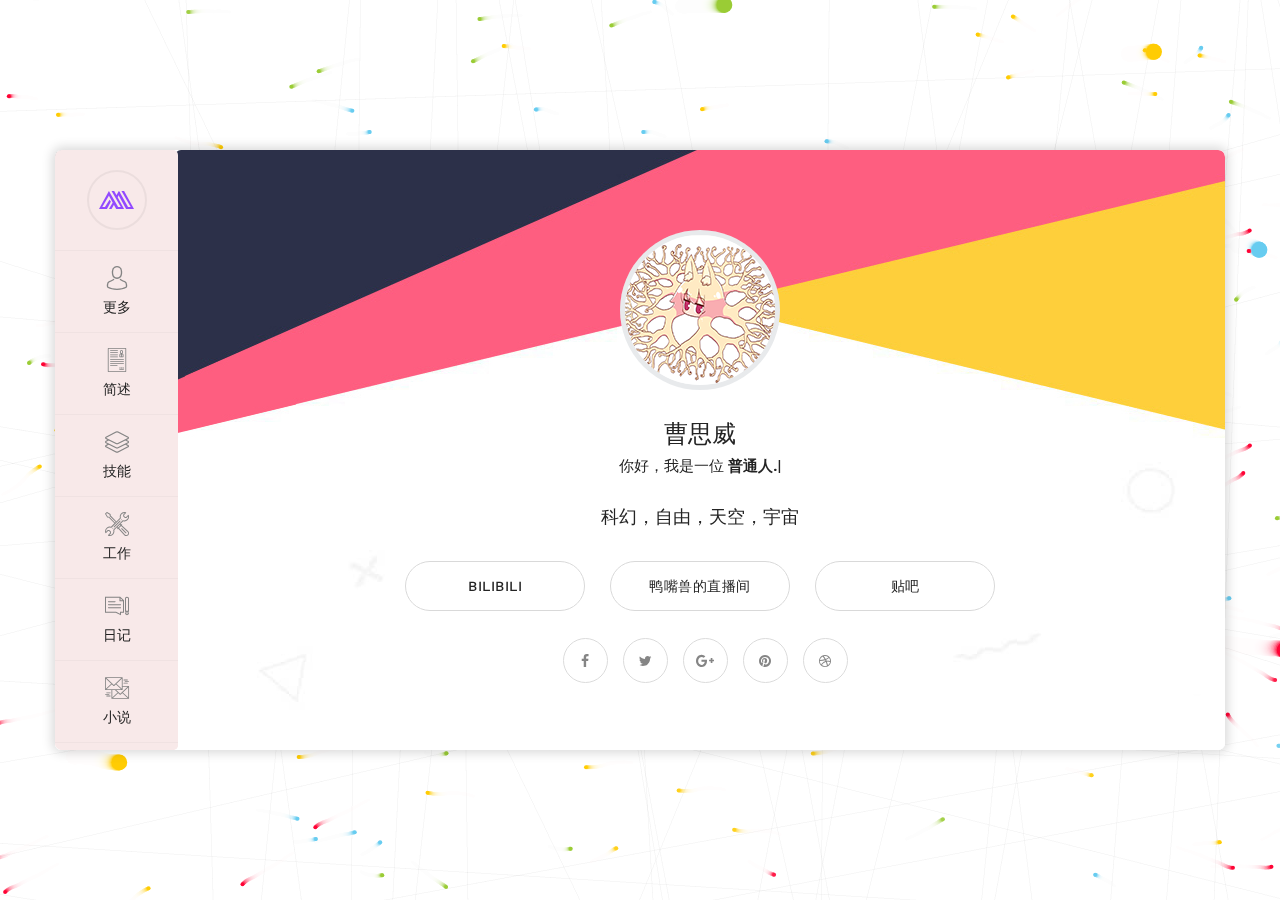
==== commit bd6c11ee: "一次大更新" ====
--- a/index.html
+++ b/index.html
@@ -57,7 +57,6 @@
                             <li><a href="#services">技能</a></li>
                             <li><a href="#work">工作</a></li>
                             <li><a href="#blog">日记</a></li>
-                            <li><a href="#contact">联系</a></li>
                             <li><a href="#novel">小说</a></li>
 
                         </ul>
@@ -106,6 +105,7 @@
                                 <li><a href="#work"><i class="flaticon-tools"></i>工作</a></li>
                                 <li><a href="#blog"><i class="flaticon-blog"></i>日记</a></li>
                                 <li><a href="novel.html"><i class="flaticon-send-mail"></i>小说</a></li>
+                                <li><a href="#"><i class="flaticon-send-mail"></i>填补空缺东w</a></li>
                             </ul>
                         </header>
 
@@ -150,7 +150,8 @@
                         <div class="card-about card-item" id="about" style="background-image:url(images/background/2.jpg)">
                             <div class="card-inner">
                                 <h4 class="title">关于我</h4>
-                                <div class="text">中国著名幻想家，实干家，第四十九届矛盾文学奖获得者，雨果奖获得者，诺贝尔文学奖获得者，代表作有《珍宝》、《海娜的泪》、《拨云见雾》等</div>
+                                <div class="text">中国著名幻想家，实干家，第四十九届矛盾文学奖获得者，雨果奖获得者，诺贝尔文学奖获得者，代表作有《星火》系列、《珍宝》、《海娜的泪》、《拨云见雾》等。其中
+                                《星火》系列获得第七十三届太阳系地球组科幻大赛冠军，太阳大系亚军.</div>
                                 <div class="info-list">
                                     <div class="row">
                                         <div class="col-md-6">
@@ -513,34 +514,15 @@
                         </div>
                         <!-- end item -->
                         <!-- card item -->
-                        <div class="card-contact card-item" id="contact" style="background-image:url(images/background/2.jpg)">
+                        <div class="card-contact card-item" id="novel" style="background-image:url(images/background/2.jpg)">
                             <div class="card-inner">
-                                <h3 class="title">联系</h3>
-                                <h4>更进一步</h4>
-                                <div class="row clearfix">
-                                    <div class="col-md-6">
-                                        <ul class="list-style-two">
-                                            <li><span class="icon flaticon-signs"></span>白宫<br>  </li>
-                                            <li><span class="icon flaticon-smartphone"></span>157-****-*** <br></li>
-                                            <li><span class="icon flaticon-note-1"></span>text@qq.com <br></li>
-                                        </ul>
-                                    </div>
-                                    <div class="col-md-6">
-                                        <div class="map-section">
-                                            <div class="home-google-map">
-                                                <div 
-                                                    class="google-map" 
-                                                    id="contact-google-map" 
-                                                    data-map-lat="40.700843" 
-                                                    data-map-lng="-74.004012" 
-                                                    data-icon-path="images/icons/map-marker.png"
-                                                    data-map-title="Chester"
-                                                    data-map-zoom="11" >
-                                                </div>
-                                            </div>
-                                        </div>
-                                    </div>
-                                </div>
+                                <h3 class="title">小说</h3>
+                                <h4>如下所示</h4>
+                                <div>
+                                    <a href="1.html" style="font-size:30px;color:black;"><p>珍宝：人类</a>
+                                    <a href="2.html" style="font-size:30px;color:black;"><p>珍宝：藏星者</a>
+                                </div>
+                                <hr/>
                                 <h4>需要我的帮助？</h4>
                                 <!-- Contact Form -->
                                 <div class="contact-form">
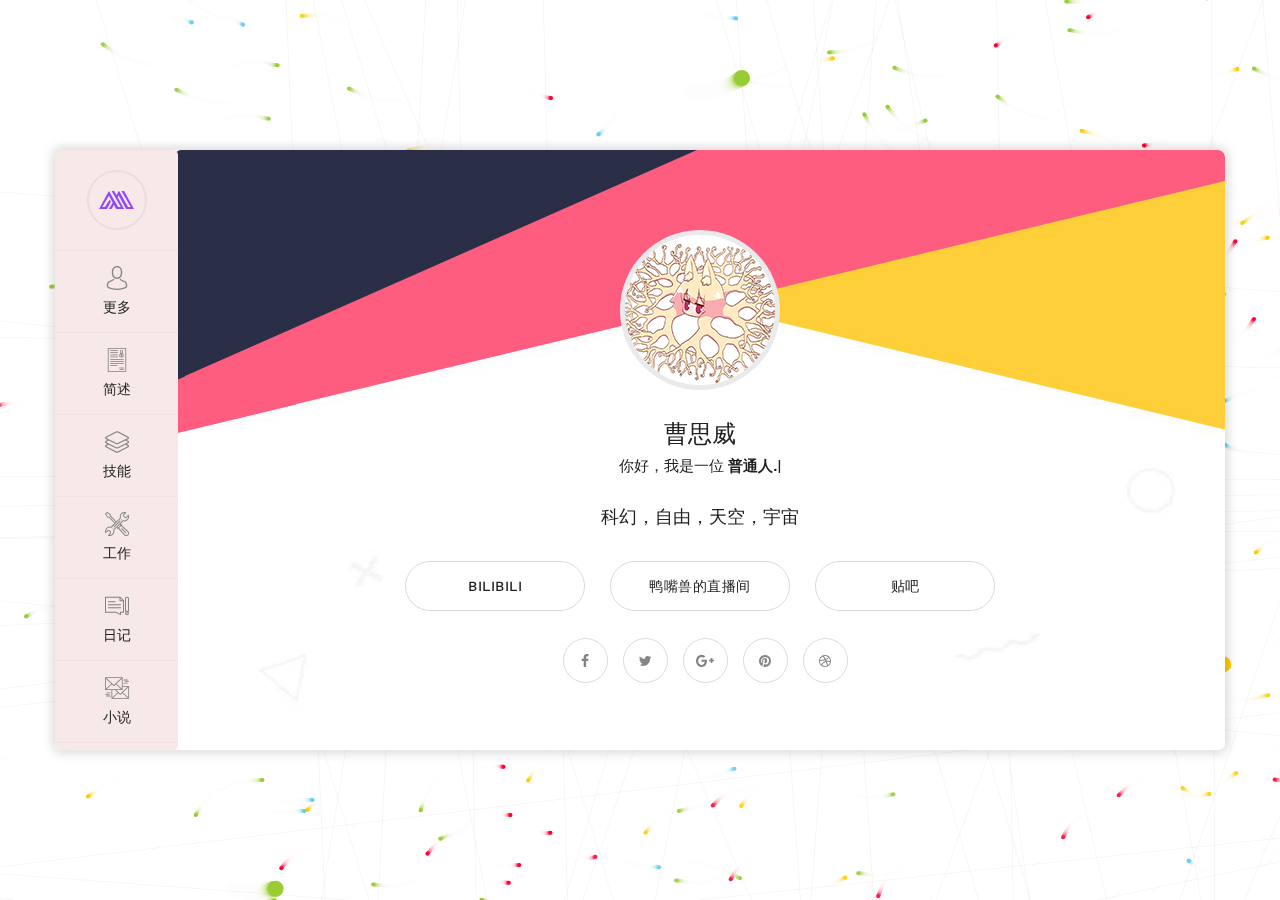
==== commit bfc0b683: "1" ====
--- a/index.html
+++ b/index.html
@@ -1,392 +1,413 @@
 ﻿<!DOCTYPE html>
 <html lang="en">
 <head>
-<meta charset="utf-8">
-<title>欢迎，建设中</title>
-<!-- Stylesheets -->
-<link href="css/bootstrap.css" rel="stylesheet">
-<link href="css/style.css" rel="stylesheet">
-<link href="css/responsive.css" rel="stylesheet">
-
-<!--Favicon-->
-<link rel="shortcut icon" href="images/favicon.png" type="image/x-icon">
-<link rel="icon" href="images/favicon.png" type="image/x-icon">
-<!-- Responsive -->
-<meta http-equiv="X-UA-Compatible" content="IE=edge">
-<meta name="viewport" content="width=device-width, initial-scale=1.0, maximum-scale=1.0, user-scalable=0">
-<!--[if lt IE 9]><script src="js/html5shiv.js"></script><![endif]-->
-<!--[if lt IE 9]><script src="js/respond.js"></script><![endif]-->
+    <meta charset="utf-8">
+    <title>欢迎，建设中</title>
+    <!-- 评论模块 -->
+    <link rel="stylesheet" href="css/gitalk.min.css">
+    <script src="js/gitalk.min.js"></script>
+    <script>
+        var gitalk = new Gitalk({
+            clientID: 'dcc6b2d30a664c7cc402', // GitHub Application Client ID
+            clientSecret: '686cd2388a6c5314a4166cf19c6473d8cef14362', // GitHub Application Client Secret
+            repo: 'comment'      // 存放评论的仓库
+            owner: 'liangzilixueha',          // 仓库的创建者，
+            admin: ['liangzilixueha'],        // 如果仓库有多个人可以操作，那么在这里以数组形式写出
+            id: location.href,      // 用于标记评论是哪个页面的，确保唯一，并且长度小于50
+        })
+
+        gitalk.render('gitalk-container');    // 渲染Gitalk评论组件
+    </script>
+    <!-- Stylesheets -->
+    <link href="css/bootstrap.css" rel="stylesheet">
+    <link href="css/style.css" rel="stylesheet">
+    <link href="css/responsive.css" rel="stylesheet">
+
+    <!--Favicon-->
+    <link rel="shortcut icon" href="images/favicon.png" type="image/x-icon">
+    <link rel="icon" href="images/favicon.png" type="image/x-icon">
+    <!-- Responsive -->
+    <meta http-equiv="X-UA-Compatible" content="IE=edge">
+    <meta name="viewport" content="width=device-width, initial-scale=1.0, maximum-scale=1.0, user-scalable=0">
+    <!--[if lt IE 9]><script src="js/html5shiv.js"></script><![endif]-->
+    <!--[if lt IE 9]><script src="js/respond.js"></script><![endif]-->
 </head>
 
 <body>
 
-<div class="page-wrapper default-version">
- 	
-    <!-- Preloader -->
-    <div class="preloader"></div>
-
-    <div class="page-background">
-        <div class="image-1"><img src="images/icons/shape/icon-1.png" alt=""></div>
-        <div class="image-7"><img src="images/icons/shape/icon-7.png" alt=""></div>
-        <canvas id="canvas"></canvas>
-    </div>
-    
-    <!-- Mobile menu -->
-    <div class="mobile-menu">
-        <div class="container">
-            <!--Nav Outer-->
-            <div class="nav-outer clearfix">
-                <div class="logo"><a href="index.html"><img src="images/logo.png" alt=""></a></div>
-                <!-- Main Menu -->
-                <nav class="main-menu">
-                    <div class="navbar-header">
-                        <!-- Toggle Button -->      
-                        <button type="button" class="navbar-toggle" data-toggle="collapse" data-target=".navbar-collapse">
-                            <span class="icon-bar"></span>
-                            <span class="icon-bar"></span>
-                            <span class="icon-bar"></span>
-                        </button>
-                    </div>
-                    
-                    <div class="navbar-collapse collapse scroll-nav clearfix">
-                        <ul class="navigation clearfix">
-
-                            <li class="current"><a href="#home">快乐老家</a></li>
-                            <li><a href="#about">关于</a></li>
-                            <li><a href="#resume">简述</a></li>
-                            <li><a href="#services">技能</a></li>
-                            <li><a href="#work">工作</a></li>
-                            <li><a href="#blog">日记</a></li>
-                            <li><a href="#novel">小说</a></li>
-
-                        </ul>
-                    </div>
-                </nav>
-                <!-- Main Menu End-->                        
+    <div class="page-wrapper default-version">
+
+        <!-- Preloader -->
+        <div class="preloader"></div>
+
+        <div class="page-background">
+            <div class="image-1"><img src="images/icons/shape/icon-1.png" alt=""></div>
+            <div class="image-7"><img src="images/icons/shape/icon-7.png" alt=""></div>
+            <canvas id="canvas"></canvas>
+        </div>
+
+        <!-- Mobile menu -->
+        <div class="mobile-menu">
+            <div class="container">
+                <!--Nav Outer-->
+                <div class="nav-outer clearfix">
+                    <div class="logo"><a href="index.html"><img src="images/logo.png" alt=""></a></div>
+                    <!-- Main Menu -->
+                    <nav class="main-menu">
+                        <div class="navbar-header">
+                            <!-- Toggle Button -->
+                            <button type="button" class="navbar-toggle" data-toggle="collapse" data-target=".navbar-collapse">
+                                <span class="icon-bar"></span>
+                                <span class="icon-bar"></span>
+                                <span class="icon-bar"></span>
+                            </button>
+                        </div>
+
+                        <div class="navbar-collapse collapse scroll-nav clearfix">
+                            <ul class="navigation clearfix">
+
+                                <li class="current"><a href="#home">快乐老家</a></li>
+                                <li><a href="#about">关于</a></li>
+                                <li><a href="#resume">简述</a></li>
+                                <li><a href="#services">技能</a></li>
+                                <li><a href="#work">工作</a></li>
+                                <li><a href="#blog">日记</a></li>
+                                <li><a href="#novel">小说</a></li>
+
+                            </ul>
+                        </div>
+                    </nav>
+                    <!-- Main Menu End-->
+                </div>
+                <!--Nav Outer End-->
             </div>
-            <!--Nav Outer End-->            
         </div>
-    </div>
-    <div class="card-outer">
-        <div class="scroll-box">
-            <div class="container" data-animation-in="fadeInLeft" data-animation-out="fadeOutLeft">
-                <div class="card-wrapper">
-                    <div class="author-info" style="background-image:url(images/background/3.jpg)">
-                        <div class="image"><img src="images/resource/user.png" alt=""></div>
-                        <div class="author">
-                            <h3>曹思威</h3>
-                            <div class="designation">
-                                你好，我是一位
-                                <div class="typing-title">
-                                    <p><strong>普通人.</strong></p>
-                                    <p><strong>大学生.</strong></p>
-                                    <p><strong>自诩科幻作家.</strong></p>
-                                </div>
-                                <span class="typed-title"></span>
-                            </div>
+        
+        <div class="card-outer">
+            <div class="scroll-box">
+                <div class="container" data-animation-in="fadeInLeft" data-animation-out="fadeOutLeft">
+                    <div class="card-wrapper">
+                        <div class="author-info" style="background-image:url(images/background/3.jpg)">
+                            <div class="image"><img src="images/resource/user.png" alt=""></div>
+                            <div class="author">
+                                <h3>曹思威</h3>
+                                <div class="designation">
+                                    你好，我是一位
+                                    <div class="typing-title">
+                                        <p><strong>普通人.</strong></p>
+                                        <p><strong>大学生.</strong></p>
+                                        <p><strong>自诩科幻作家.</strong></p>
+                                    </div>
+                                    <span class="typed-title"></span>
+                                </div>
+                            </div>
+                            <div class="link-btn">
+                                <a href="http://www.baidu.com/" class="theme-btn btn-style-one">全知全能</a>
+                            </div>
+                            <ul class="social-icon-two">
+                                <li><a href="#"><span class="fa fa-facebook"></span></a></li>
+                                <li><a href="#"><span class="fa fa-twitter"></span></a></li>
+                                <li><a href="#"><span class="fa fa-google-plus"></span></a></li>
+                                <li><a href="#"><span class="fa fa-pinterest"></span></a></li>
+                            </ul>
                         </div>
-                        <div class="link-btn">
-                            <a href="http://www.baidu.com/" class="theme-btn btn-style-one">全知全能</a>
-                        </div>
-                        <ul class="social-icon-two">
-                            <li><a href="#"><span class="fa fa-facebook"></span></a></li>
-                            <li><a href="#"><span class="fa fa-twitter"></span></a></li>
-                            <li><a href="#"><span class="fa fa-google-plus"></span></a></li>
-                            <li><a href="#"><span class="fa fa-pinterest"></span></a></li>
-                        </ul>
-                    </div>
-                    <div class="card-inner-box">
-                        <header class="header wow fadeInLeft" data-wow-duration="1.5s">
-                            <ul class="main-menu">
-                                <li class="active home"><a class="logo" href="#home"><img src="images/logo.png" alt=""></a></li>
-                                <li><a href="#about"><i class="flaticon-social"></i>更多</a></li>
-                                <li><a href="#resume"><i class="flaticon-curriculum"></i>简述</a></li>
-                                <li><a href="#services"><i class="flaticon-layers-1"></i>技能</a></li>
-                                <li><a href="#work"><i class="flaticon-tools"></i>工作</a></li>
-                                <li><a href="#blog"><i class="flaticon-blog"></i>日记</a></li>
-                                <li><a href="novel.html"><i class="flaticon-send-mail"></i>小说</a></li>
-                                <li><a href="#"><i class="flaticon-send-mail"></i>填补空缺东w</a></li>
-                            </ul>
-                        </header>
-
-                        <!-- card item -->
-                        <div class="card-home card-item active" id="home" style="background-image:url(images/background/1.jpg)">
-
-                            <div class="card-inner wow fadeInUp" data-wow-duration="2s">
-                                <div class="image"><img src="images/resource/user.png" alt=""></div>
-                                <div class="author">
-                                    <h3>曹思威</h3>
-                                    <div class="designation">
-                                        你好，我是一位
-                                        <div class="typing-title">
-                                            <p><strong>普通人.</strong></p>
-                                            <p><strong>大学生.</strong></p>
-                                            <p><strong>自诩科幻作家.</strong></p>
-                                        </div>
-                                        <span class="typed-title"></span>
-                                    </div>
-                                </div>
-                                <div class="text">科幻，自由，天空，宇宙</div>
-                                <div class="link-btn">
-                                    <!--<a href="#" class="theme-btn btn-style-one">下载</a>-->
-                                    <a href="http://www.bilibili.com/" class="theme-btn btn-style-two">bilibili</a>
-                                    <a href="http://www.douyu.com/48699" class="theme-btn btn-style-two">鸭嘴兽的直播间</a>
-                                    <a href="http://tieba.baidu.com/index.html" class="theme-btn btn-style-two">贴吧</a>
-                                </div>
-
-                                <ul class="social-icon-two">
-                                    <li><a href="#"><span class="fa fa-facebook"></span></a></li>
-                                    <li><a href="#"><span class="fa fa-twitter"></span></a></li>
-                                    <li><a href="http://www.baidu.com/"><span class="fa fa-google-plus" title="彩蛋！其实是百度"></span></a></li>
-                                    <li><a href="#"><span class="fa fa-pinterest"></span></a></li>
-                                    <li><a href="#"><span class="fa fa-dribbble"></span></a></li>
+                        <div class="card-inner-box">
+                            <header class="header wow fadeInLeft" data-wow-duration="1.5s">
+                                <ul class="main-menu">
+                                    <li class="active home"><a class="logo" href="#home"><img src="images/logo.png" alt=""></a></li>
+                                    <li><a href="#about"><i class="flaticon-social"></i>更多</a></li>
+                                    <li><a href="#resume"><i class="flaticon-curriculum"></i>简述</a></li>
+                                    <li><a href="#services"><i class="flaticon-layers-1"></i>技能</a></li>
+                                    <li><a href="#work"><i class="flaticon-tools"></i>工作</a></li>
+                                    <li><a href="#blog"><i class="flaticon-blog"></i>日记</a></li>
+                                    <li><a href="novel.html"><i class="flaticon-send-mail"></i>小说</a></li>
+                                    <li><a href="#"><i class="flaticon-send-mail"></i>填补空缺东w</a></li>
                                 </ul>
-                            </div>
-                            
-                        </div>
-                        <!-- end item -->
-
-                        <!-- card item -->
-                        <div class="card-about card-item" id="about" style="background-image:url(images/background/2.jpg)">
-                            <div class="card-inner">
-                                <h4 class="title">关于我</h4>
-                                <div class="text">中国著名幻想家，实干家，第四十九届矛盾文学奖获得者，雨果奖获得者，诺贝尔文学奖获得者，代表作有《星火》系列、《珍宝》、《海娜的泪》、《拨云见雾》等。其中
-                                《星火》系列获得第七十三届太阳系地球组科幻大赛冠军，太阳大系亚军.</div>
-                                <div class="info-list">
+                            </header>
+
+                            <!-- card item -->
+                            <div class="card-home card-item active" id="home" style="background-image:url(images/background/1.jpg)">
+
+                                <div class="card-inner wow fadeInUp" data-wow-duration="2s">
+                                    <div class="image"><img src="images/resource/user.png" alt=""></div>
+                                    <div class="author">
+                                        <h3>曹思威</h3>
+                                        <div class="designation">
+                                            你好，我是一位
+                                            <div class="typing-title">
+                                                <p><strong>普通人.</strong></p>
+                                                <p><strong>大学生.</strong></p>
+                                                <p><strong>自诩科幻作家.</strong></p>
+                                            </div>
+                                            <span class="typed-title"></span>
+                                        </div>
+                                    </div>
+                                    <div class="text">科幻，自由，天空，宇宙</div>
+                                    <div class="link-btn">
+                                        <!--<a href="#" class="theme-btn btn-style-one">下载</a>-->
+                                        <a href="http://www.bilibili.com/" class="theme-btn btn-style-two">bilibili</a>
+                                        <a href="http://www.douyu.com/48699" class="theme-btn btn-style-two">鸭嘴兽的直播间</a>
+                                        <a href="http://tieba.baidu.com/index.html" class="theme-btn btn-style-two">贴吧</a>
+                                    </div>
+
+                                    <ul class="social-icon-two">
+                                        <li><a href="#"><span class="fa fa-facebook"></span></a></li>
+                                        <li><a href="#"><span class="fa fa-twitter"></span></a></li>
+                                        <li><a href="http://www.baidu.com/"><span class="fa fa-google-plus" title="彩蛋！其实是百度"></span></a></li>
+                                        <li><a href="#"><span class="fa fa-pinterest"></span></a></li>
+                                        <li><a href="#"><span class="fa fa-dribbble"></span></a></li>
+                                    </ul>
+                                </div>
+
+                            </div>
+                            <!-- end item -->
+                            <!-- card item -->
+                            <div class="card-about card-item" id="about" style="background-image:url(images/background/2.jpg)">
+                                <div class="card-inner">
+                                    <h4 class="title">关于我</h4>
+                                    <div class="text">
+                                        中国著名幻想家，实干家，第四十九届矛盾文学奖获得者，雨果奖获得者，诺贝尔文学奖获得者，代表作有《星火》系列、《珍宝》、《海娜的泪》、《拨云见雾》等。其中
+                                        《星火》系列获得第七十三届太阳系地球组科幻大赛冠军，太阳大系亚军.
+                                    </div>
+                                    <!---->
+                                    <div id="gitalk-container">
+                                       
+                                    </div>
+                                    <!----> 
+                                    <div class="info-list">
+                                        <div class="row">
+                                            <div class="col-md-6">
+                                                <ul class="list-style-one">
+                                                    <li><strong>姓名:</strong>  曹思威</li>
+                                                    <li><strong>电话:</strong>  157-****-***</li>
+                                                    <li><strong>地址:</strong>  中国浙江</li>
+                                                </ul>
+                                            </div>
+                                            <div class="col-md-6">
+                                                <ul class="list-style-one">
+                                                    <li><strong>电子邮件:</strong>text@qq.com</li>
+
+                                                </ul>
+                                            </div>
+                                        </div>
+                                    </div>
+                                    <h4 class="title">技能</h4>
                                     <div class="row">
-                                        <div class="col-md-6">
-                                            <ul class="list-style-one">
-                                                <li><strong>姓名:</strong>  曹思威</li>
-                                                <li><strong>电话:</strong>  157-****-***</li>
-                                                <li><strong>地址:</strong>  中国浙江</li>
-                                            </ul>
-                                        </div>
-                                        <div class="col-md-6">
-                                            <ul class="list-style-one">
-                                                <li><strong>电子邮件:</strong>text@qq.com</li>
-                                               
-                                            </ul>
-                                        </div>
-                                    </div>
-                                </div>                                    
-                                <h4 class="title">技能</h4>
-                                <div class="row">
-                                    <!-- About Block -->
-                                    <div class="skill-block col-md-3 col-sm-4 col-xs-6">
-                                        <div class="inner-box">
-                                            <div class="graph-outer">
-                                                <input type="text" class="dial" data-fgColor="#9147ff" data-bgColor="#f5f5f5" data-width="90" data-height="90" data-linecap="normal"  value="100">
-                                                <div class="inner-text count-box"><span class="count-text" data-stop="100" data-speed="2000"></span>%</div>
-                                            </div>
-                                            <h3>设计</h3>
-                                        </div>
-                                    </div>
-
-                                    <!-- About Block -->
-                                    <div class="skill-block col-md-3 col-sm-4 col-xs-6">
-                                        <div class="inner-box">
-                                            <div class="graph-outer">
-                                                <input type="text" class="dial" data-fgColor="#ff5e7e" data-bgColor="#f5f5f5" data-width="90" data-height="90" data-linecap="normal"  value="100">
-                                                <div class="inner-text count-box"><span class="count-text" data-stop="100" data-speed="2000"></span>%</div>
-                                            </div>
-                                            <h3>编程</h3>
-                                        </div>
-                                    </div>
-
-                                    <!-- About Block -->
-                                    <div class="skill-block col-md-3 col-sm-4 col-xs-6">
-                                        <div class="inner-box">
-                                            <div class="graph-outer">
-                                                <input type="text" class="dial" data-fgColor="#ffc713" data-bgColor="#f5f5f5" data-width="90" data-height="90" data-linecap="normal"  value="100">
-                                                <div class="inner-text count-box"><span class="count-text" data-stop="100" data-speed="2000"></span>%</div>
-                                            </div>
-                                            <h3>文案 </h3>
-                                        </div>
-                                    </div>
-
-                                    <!-- About Block -->
-                                    <div class="skill-block col-md-3 col-sm-4 col-xs-6">
-                                        <div class="inner-box">
-                                            <div class="graph-outer">
-                                                <input type="text" class="dial" data-fgColor="#51dbc3" data-bgColor="#f5f5f5" data-width="90" data-height="90" data-linecap="normal"  value="100">
-                                                <div class="inner-text count-box"><span class="count-text" data-stop="100" data-speed="2000"></span>%</div>
-                                            </div>
-                                            <h3>想象力 </h3>
-                                        </div>
-                                    </div>
-                                </div>
-                       
-                            </div>
-                            
-                        </div>
-                        <!-- end item -->
-
-                        <!-- card item -->
-                        <div class="card-resume card-item" id="resume" style="background-image:url(images/background/2.jpg)">
-                            <div class="card-inner">
-                                <h4 class="title">经历</h4>
-                                <div class="row clearfix">
-                                    <!--Column-->
-                                    <div class="timeline-column col-md-6 col-sm-12 col-xs-12">
-                                        <div class="inner">
-                                            <div class="col-header"><div class="icon-box"><div class="icon-inner"><div class="icon"><span class="flaticon-book"></span></div></div></div> <h2>学习经历</h2></div>
-                                            
-                                            <!--Timeline Block-->
-                                            <div class="timeline-block">
-                                                <div class="inner-box">
-                                                    <h4>本科</h4>
-                                                    <div class="date"><span>2021-2024</span> / 枝江大学</div>
-                                                    <div class="text">核物理应用 </div>
-                                                </div>
-                                            </div>
-
-                                            <!--Timeline Block-->
-                                            <div class="timeline-block">
-                                                <div class="inner-box">
-                                                    <h4>研究生</h4>
-                                                    <div class="date"><span>2025-2026</span> / 中国大学</div>
-                                                    <div class="text">凝聚态物理</div>
-                                                </div>
-                                            </div>
-
-                                            <!--Timeline Block-->
-                                            <div class="timeline-block">
-                                                <div class="inner-box">
-                                                    <h4>博士</h4>
-                                                    <div class="date"><span>2027-肄业</span> / <a href="https://www.zjxu.edu.cn/" style="color:black"> 嘉兴大学</div></a>
-                                                    <div class="text">产品设计</div>
-                                                </div>
-                                            </div>
-                                            
-                                        </div>
-                                    </div>
-                                    
-                                    <!--Column-->
-                                    <div class="timeline-column col-md-6 col-sm-12 col-xs-12">
-                                        <div class="inner">
-                                            <div class="col-header"><div class="icon-box"><div class="icon-inner"><div class="icon"><span class="flaticon-case"></span></div></div></div> <h2>项目经历</h2></div>
-                                            
-                                            <!--Timeline Block-->
-                                            <div class="timeline-block">
-                                                <div class="inner-box">
-                                                    <h4>氢核聚变工程</h4>
-                                                    <div class="date"><span>2021-2024</span>  / 中国国防部</div>
-                                                    <div class="text">成功让两个独立的氢原子和另外八个氢原子并八个中子群结合 </div>
-                                                </div>
-                                            </div>
-
-                                            <div class="timeline-block">
-                                                <div class="inner-box">
-                                                    <h4>凝聚态胶质工程</h4>
-                                                    <div class="date"><span>2025-2026 </span> / 中国国防部</div>
-                                                    <div class="text">失败了 </div>
-                                                </div>
-                                            </div>
-
-                                            <div class="timeline-block">
-                                                <div class="inner-box">
-                                                    <h4>红家设计部</h4>
-                                                    <div class="date"><span>2027-至今 </span>  / RedHome</div>
-                                                    <div class="text">成功证明了人不能连续五天一直吃泡面 </div>
-                                                </div>
-                                            </div>
-
-                                        </div>
-                                    </div>
-                                    
-                                </div>
-                            </div>
-                        </div>
-                        <!-- end item -->
-                        <!-- card item -->
-                        <div class="card-services card-item" id="services" style="background-image:url(images/background/2.jpg)">
-                            <div class="card-inner">
-                                <h1 class="title">为您服务</h1>
-                                <div class="row">
-                                    <div class="services-block col-md-6">
-                                        <div class="inner-box">
-                                            <div class="icon-box"><span class="icon flaticon-pen-tool"></span></div>
-                                            <h4><a href="blog-single.html">UI设计师</a></h4>
-                                            <div class="text">设计UI，完美的选择，大道至简 </div>
-                                        </div> 
-                                    </div>
-                                    <div class="services-block col-md-6">
-                                        <div class="inner-box">
-                                            <div class="icon-box"><span class="icon flaticon-folder"></span></div>
-                                            <h4><a href="blog-single.html">网页设计师</a></h4>
-                                            <div class="text">网页，看我就行，心旷神怡 </div>
-                                        </div> 
-                                    </div>
-                                    <div class="services-block col-md-6">
-                                        <div class="inner-box">
-                                            <div class="icon-box"><span class="icon flaticon-computer"></span></div>
-                                            <h4><a href="blog-single.html">品牌</a></h4>
-                                            <div class="text">我想你知道支付宝吧，我设计的 </div>
-                                        </div> 
-                                    </div>
-                                    <div class="services-block col-md-6">
-                                        <div class="inner-box">
-                                            <div class="icon-box"><span class="icon flaticon-layers-1"></span></div>
-                                            <h4><a href="blog-single.html">Logo设计</a></h4>
-                                            <div class="text">毕加索都为止惊叹 </div>
-                                        </div> 
-                                    </div>
-                                    <div class="services-block col-md-6">
-                                        <div class="inner-box">
-                                            <div class="icon-box"><span class="icon flaticon-web-design"></span></div>
-                                            <h4><a href="blog-single.html">软件设计</a></h4>
-                                            <div class="text">一个字，相信 </div>
-                                        </div> 
-                                    </div>
-                                    <div class="services-block col-md-6">
-                                        <div class="inner-box">
-                                            <div class="icon-box"><span class="icon flaticon-photo-camera"></span></div>
-                                            <h4><a href="blog-single.html">科幻水平</a></h4>
-                                            <div class="text">我徒刘慈欣，指导他写出了《银河帝国》 </div>
-                                        </div> 
-                                    </div>
-                                </div>  
-                            </div>
-                        </div>
-                        <!-- end item -->
-                        <!-- card item -->
-                        <div class="card-projects card-item" id="work" style="background-image:url(images/background/2.jpg)">
-                            <div class="card-inner">
-                                <h4 class="title">工作</h4>
-                                <div class="row">
-                                    <div class="projects-block col-md-6">
-                                        <div class="inner-box">
-                                            <figure class="image">
-                                                <img src="images/gallery/1.jpg" alt="image">
-                                                <div class="overlay">
-                                                    <a class="lightbox-image option-btn" title="点击放大" data-fancybox-group="example-gallery" href="images/gallery/1.jpg">
-                                                        <i class="fa fa-search"></i>
-                                                    </a>                                
-                                                </div>
-                                            </figure>
-                                            <div class="caption-title">
-                                                <h3><a href="#">天马的行空</a></h3>
-                                                <span>永无止境的创意</span>
-                                            </div>
-                                        </div>
-                                    </div>
-                                    <div class="projects-block col-md-6">
-                                        <div class="inner-box">
-                                            <figure class="image">
-                                                <img src="images/gallery/2.jpg" alt="image">
-                                                <div class="overlay">
-                                                    <a class="lightbox-image option-btn" title="Image Caption Here" data-fancybox-group="example-gallery" href="images/gallery/2.jpg">
-                                                        <i class="fa fa-search"></i>
-                                                    </a>                                
-                                                </div>
-                                            </figure>
-                                            <div class="caption-title">
-                                                <h3><a href="#">支付宝，智慧的颜色</a></h3>
-                                                <span>无聊，且枯燥</span>
-                                            </div>
-                                        </div>
-                                    </div>
-                                    <!--
+                                        <!-- About Block -->
+                                        <div class="skill-block col-md-3 col-sm-4 col-xs-6">
+                                            <div class="inner-box">
+                                                <div class="graph-outer">
+                                                    <input type="text" class="dial" data-fgColor="#9147ff" data-bgColor="#f5f5f5" data-width="90" data-height="90" data-linecap="normal" value="100">
+                                                    <div class="inner-text count-box"><span class="count-text" data-stop="100" data-speed="2000"></span>%</div>
+                                                </div>
+                                                <h3>设计</h3>
+                                            </div>
+                                        </div>
+
+                                        <!-- About Block -->
+                                        <div class="skill-block col-md-3 col-sm-4 col-xs-6">
+                                            <div class="inner-box">
+                                                <div class="graph-outer">
+                                                    <input type="text" class="dial" data-fgColor="#ff5e7e" data-bgColor="#f5f5f5" data-width="90" data-height="90" data-linecap="normal" value="100">
+                                                    <div class="inner-text count-box"><span class="count-text" data-stop="100" data-speed="2000"></span>%</div>
+                                                </div>
+                                                <h3>编程</h3>
+                                            </div>
+                                        </div>
+
+                                        <!-- About Block -->
+                                        <div class="skill-block col-md-3 col-sm-4 col-xs-6">
+                                            <div class="inner-box">
+                                                <div class="graph-outer">
+                                                    <input type="text" class="dial" data-fgColor="#ffc713" data-bgColor="#f5f5f5" data-width="90" data-height="90" data-linecap="normal" value="100">
+                                                    <div class="inner-text count-box"><span class="count-text" data-stop="100" data-speed="2000"></span>%</div>
+                                                </div>
+                                                <h3>文案 </h3>
+                                            </div>
+                                        </div>
+
+                                        <!-- About Block -->
+                                        <div class="skill-block col-md-3 col-sm-4 col-xs-6">
+                                            <div class="inner-box">
+                                                <div class="graph-outer">
+                                                    <input type="text" class="dial" data-fgColor="#51dbc3" data-bgColor="#f5f5f5" data-width="90" data-height="90" data-linecap="normal" value="100">
+                                                    <div class="inner-text count-box"><span class="count-text" data-stop="100" data-speed="2000"></span>%</div>
+                                                </div>
+                                                <h3>想象力 </h3>
+                                            </div>
+                                        </div>
+                                    </div>
+
+                                </div>
+
+                            </div>
+                            <!-- end item -->
+                            <!-- card item -->
+                            <div class="card-resume card-item" id="resume" style="background-image:url(images/background/2.jpg)">
+                                <div class="card-inner">
+                                    <h4 class="title">经历</h4>
+                                    <div class="row clearfix">
+                                        <!--Column-->
+                                        <div class="timeline-column col-md-6 col-sm-12 col-xs-12">
+                                            <div class="inner">
+                                                <div class="col-header"><div class="icon-box"><div class="icon-inner"><div class="icon"><span class="flaticon-book"></span></div></div></div> <h2>学习经历</h2></div>
+
+                                                <!--Timeline Block-->
+                                                <div class="timeline-block">
+                                                    <div class="inner-box">
+                                                        <h4>本科</h4>
+                                                        <div class="date"><span>2021-2024</span> / 枝江大学</div>
+                                                        <div class="text">核物理应用 </div>
+                                                    </div>
+                                                </div>
+
+                                                <!--Timeline Block-->
+                                                <div class="timeline-block">
+                                                    <div class="inner-box">
+                                                        <h4>研究生</h4>
+                                                        <div class="date"><span>2025-2026</span> / 中国大学</div>
+                                                        <div class="text">凝聚态物理</div>
+                                                    </div>
+                                                </div>
+
+                                                <!--Timeline Block-->
+                                                <div class="timeline-block">
+                                                    <div class="inner-box">
+                                                        <h4>博士</h4>
+                                                        <div class="date"><span>2027-肄业</span> / <a href="https://www.zjxu.edu.cn/" style="color:black"> 嘉兴大学</div></a>
+                                                        <div class="text">产品设计</div>
+                                                    </div>
+                                                </div>
+
+                                            </div>
+                                        </div>
+
+                                        <!--Column-->
+                                        <div class="timeline-column col-md-6 col-sm-12 col-xs-12">
+                                            <div class="inner">
+                                                <div class="col-header"><div class="icon-box"><div class="icon-inner"><div class="icon"><span class="flaticon-case"></span></div></div></div> <h2>项目经历</h2></div>
+
+                                                <!--Timeline Block-->
+                                                <div class="timeline-block">
+                                                    <div class="inner-box">
+                                                        <h4>氢核聚变工程</h4>
+                                                        <div class="date"><span>2021-2024</span>  / 中国国防部</div>
+                                                        <div class="text">成功让两个独立的氢原子和另外八个氢原子并八个中子群结合 </div>
+                                                    </div>
+                                                </div>
+
+                                                <div class="timeline-block">
+                                                    <div class="inner-box">
+                                                        <h4>凝聚态胶质工程</h4>
+                                                        <div class="date"><span>2025-2026 </span> / 中国国防部</div>
+                                                        <div class="text">失败了 </div>
+                                                    </div>
+                                                </div>
+
+                                                <div class="timeline-block">
+                                                    <div class="inner-box">
+                                                        <h4>红家设计部</h4>
+                                                        <div class="date"><span>2027-至今 </span>  / RedHome</div>
+                                                        <div class="text">成功证明了人不能连续五天一直吃泡面 </div>
+                                                    </div>
+                                                </div>
+
+                                            </div>
+                                        </div>
+
+                                    </div>
+                                </div>
+                            </div>
+                            <!-- end item -->
+                            <!-- card item -->
+                            <div class="card-services card-item" id="services" style="background-image:url(images/background/2.jpg)">
+                                <div class="card-inner">
+                                    <h1 class="title">为您服务</h1>
+                                    <div class="row">
+                                        <div class="services-block col-md-6">
+                                            <div class="inner-box">
+                                                <div class="icon-box"><span class="icon flaticon-pen-tool"></span></div>
+                                                <h4><a href="blog-single.html">UI设计师</a></h4>
+                                                <div class="text">设计UI，完美的选择，大道至简 </div>
+                                            </div>
+                                        </div>
+                                        <div class="services-block col-md-6">
+                                            <div class="inner-box">
+                                                <div class="icon-box"><span class="icon flaticon-folder"></span></div>
+                                                <h4><a href="blog-single.html">网页设计师</a></h4>
+                                                <div class="text">网页，看我就行，心旷神怡 </div>
+                                            </div>
+                                        </div>
+                                        <div class="services-block col-md-6">
+                                            <div class="inner-box">
+                                                <div class="icon-box"><span class="icon flaticon-computer"></span></div>
+                                                <h4><a href="blog-single.html">品牌</a></h4>
+                                                <div class="text">我想你知道支付宝吧，我设计的 </div>
+                                            </div>
+                                        </div>
+                                        <div class="services-block col-md-6">
+                                            <div class="inner-box">
+                                                <div class="icon-box"><span class="icon flaticon-layers-1"></span></div>
+                                                <h4><a href="blog-single.html">Logo设计</a></h4>
+                                                <div class="text">毕加索都为止惊叹 </div>
+                                            </div>
+                                        </div>
+                                        <div class="services-block col-md-6">
+                                            <div class="inner-box">
+                                                <div class="icon-box"><span class="icon flaticon-web-design"></span></div>
+                                                <h4><a href="blog-single.html">软件设计</a></h4>
+                                                <div class="text">一个字，相信 </div>
+                                            </div>
+                                        </div>
+                                        <div class="services-block col-md-6">
+                                            <div class="inner-box">
+                                                <div class="icon-box"><span class="icon flaticon-photo-camera"></span></div>
+                                                <h4><a href="blog-single.html">科幻水平</a></h4>
+                                                <div class="text">我徒刘慈欣，指导他写出了《银河帝国》 </div>
+                                            </div>
+                                        </div>
+                                    </div>
+                                </div>
+                            </div>
+                            <!-- end item -->
+                            <!-- card item -->
+                            <div class="card-projects card-item" id="work" style="background-image:url(images/background/2.jpg)">
+                                <div class="card-inner">
+                                    <h4 class="title">工作</h4>
+                                    <div class="row">
+                                        <div class="projects-block col-md-6">
+                                            <div class="inner-box">
+                                                <figure class="image">
+                                                    <img src="images/gallery/1.jpg" alt="image">
+                                                    <div class="overlay">
+                                                        <a class="lightbox-image option-btn" title="点击放大" data-fancybox-group="example-gallery" href="images/gallery/1.jpg">
+                                                            <i class="fa fa-search"></i>
+                                                        </a>
+                                                    </div>
+                                                </figure>
+                                                <div class="caption-title">
+                                                    <h3><a href="#">天马的行空</a></h3>
+                                                    <span>永无止境的创意</span>
+                                                </div>
+                                            </div>
+                                        </div>
+                                        <div class="projects-block col-md-6">
+                                            <div class="inner-box">
+                                                <figure class="image">
+                                                    <img src="images/gallery/2.jpg" alt="image">
+                                                    <div class="overlay">
+                                                        <a class="lightbox-image option-btn" title="Image Caption Here" data-fancybox-group="example-gallery" href="images/gallery/2.jpg">
+                                                            <i class="fa fa-search"></i>
+                                                        </a>
+                                                    </div>
+                                                </figure>
+                                                <div class="caption-title">
+                                                    <h3><a href="#">支付宝，智慧的颜色</a></h3>
+                                                    <span>无聊，且枯燥</span>
+                                                </div>
+                                            </div>
+                                        </div>
+                                        <!--
                                     <div class="projects-block col-md-6">
                                         <div class="inner-box">
                                             <figure class="image">
@@ -394,7 +415,7 @@
                                                 <div class="overlay">
                                                     <a class="lightbox-image option-btn" title="Image Caption Here" data-fancybox-group="example-gallery" href="images/gallery/3.jpg">
                                                         <i class="fa fa-search"></i>
-                                                    </a>                                
+                                                    </a>
                                                 </div>
                                             </figure>
                                             <div class="caption-title">
@@ -410,7 +431,7 @@
                                                 <div class="overlay">
                                                     <a class="lightbox-image option-btn" title="Image Caption Here" data-fancybox-group="example-gallery" href="images/gallery/4.jpg">
                                                         <i class="fa fa-search"></i>
-                                                    </a>                                
+                                                    </a>
                                                 </div>
                                             </figure>
                                             <div class="caption-title">
@@ -426,7 +447,7 @@
                                                 <div class="overlay">
                                                     <a class="lightbox-image option-btn" title="Image Caption Here" data-fancybox-group="example-gallery" href="images/gallery/5.jpg">
                                                         <i class="fa fa-search"></i>
-                                                    </a>                                
+                                                    </a>
                                                 </div>
                                             </figure>
                                             <div class="caption-title">
@@ -442,7 +463,7 @@
                                                 <div class="overlay">
                                                     <a class="lightbox-image option-btn" title="Image Caption Here" data-fancybox-group="example-gallery" href="images/gallery/6.jpg">
                                                         <i class="fa fa-search"></i>
-                                                    </a>                                
+                                                    </a>
                                                 </div>
                                             </figure>
                                             <div class="caption-title">
@@ -451,128 +472,128 @@
                                             </div>
                                         </div>
                                     </div>-->
-                                </div>
-                            </div>
+                                    </div>
+                                </div>
+                            </div>
+                            <!-- end item -->
+                            <!-- card item -->
+                            <div class="card-blog card-item" id="blog" style="background-image:url(images/background/2.jpg)">
+                                <div class="card-inner">
+                                    <h4 class="title">日记</h4>
+                                    <div class="news-block">
+                                        <div class="inner-box">
+                                            <div class="image">
+                                                <img src="images/resource/blog-1.jpg" alt="">
+                                                <div class="overlay">
+                                                    <a class="link-btn" href="blog-single.html">
+                                                        <i class="fa fa-link"></i>
+                                                    </a>
+                                                </div>
+                                            </div>
+                                            <div class="date"><strong>02</strong> <br>玖月</div>
+                                            <div class="lower-content">
+                                                <h4><a href="blog-single.html">设计语言</a></h4>
+                                                <div class="post-meta">自己  /  <span>设计</span></div>
+                                            </div>
+                                        </div>
+                                    </div>
+                                    <div class="news-block">
+                                        <div class="inner-box">
+                                            <div class="image">
+                                                <img src="images/resource/blog-2.jpg" alt="">
+                                                <div class="overlay">
+                                                    <a class="link-btn" href="blog-single.html">
+                                                        <i class="fa fa-link"></i>
+                                                    </a>
+                                                </div>
+                                            </div>
+                                            <div class="date"><strong>04</strong> <br>玖月</div>
+                                            <div class="lower-content">
+                                                <h4><a href="blog-single.html">物理下的迷雾</a></h4>
+                                                <div class="post-meta">自己  /  <span>物理</span></div>
+                                            </div>
+                                        </div>
+                                    </div>
+                                    <div class="news-block">
+                                        <div class="inner-box">
+                                            <div class="image">
+                                                <img src="images/resource/blog-3.jpg" alt="">
+                                                <div class="overlay">
+                                                    <a class="link-btn" href="blog-single.html">
+                                                        <i class="fa fa-link"></i>
+                                                    </a>
+                                                </div>
+                                            </div>
+                                            <div class="date"><strong>06</strong> <br>玖月</div>
+                                            <div class="lower-content">
+                                                <h4><a href="blog-single.html">科幻</a></h4>
+                                                <div class="post-meta">自己  /  <span>未来</span></div>
+                                            </div>
+                                        </div>
+                                    </div>
+                                </div>
+                            </div>
+                            <!-- end item -->
+                            <!-- card item -->
+                            <div class="card-contact card-item" id="novel" style="background-image:url(images/background/2.jpg)">
+                                <div class="card-inner">
+                                    <h3 class="title">小说</h3>
+                                    <h4>如下所示</h4>
+                                    <div>
+                                        <a href="1.html" style="font-size:30px;color:black;"><p>珍宝：人类</a>
+                                        <a href="2.html" style="font-size:30px;color:black;"><p>珍宝：藏星者</a>
+                                    </div>
+                                    <hr />
+                                    <h4>需要我的帮助？</h4>
+                                    <!-- Contact Form -->
+                                    <div class="contact-form">
+                                        <!--Comment Form-->
+                                        <form method="post" action="sendemail.php" id="contact-form">
+                                            <div class="row clearfix">
+
+                                                <div class="col-md-6 form-group">
+                                                    <input type="text" name="username" placeholder="姓名" required>
+                                                </div>
+
+                                                <div class="col-md-6 form-group">
+                                                    <input type="email" name="email" placeholder="邮件地址" required>
+                                                </div>
+
+                                                <div class="col-md-6 form-group">
+                                                    <input type="text" name="subject" placeholder="标题" required>
+                                                </div>
+
+                                                <div class="col-md-6 form-group">
+                                                    <input type="text" name="phone" placeholder="电话" required>
+                                                </div>
+
+                                                <div class="col-lg-12 col-md-12 form-group">
+                                                    <textarea name="message" placeholder="输入信息"></textarea>
+                                                </div>
+
+                                                <div class="col-lg-12 col-md-12 form-group">
+                                                    <button class="theme-btn btn-style-two" type="submit" name="submit-form">关注 </button>
+                                                </div>
+
+                                            </div>
+                                        </form>
+
+                                    </div>
+                                    <!--End Contact Form -->
+
+                                </div>
+                            </div>
+                            <!-- end item -->
+
                         </div>
-                        <!-- end item -->
-                        <!-- card item -->
-                        <div class="card-blog card-item" id="blog" style="background-image:url(images/background/2.jpg)">
-                            <div class="card-inner">
-                                <h4 class="title">日记</h4>
-                                <div class="news-block">
-                                    <div class="inner-box">
-                                        <div class="image">
-                                            <img src="images/resource/blog-1.jpg" alt="">
-                                            <div class="overlay">
-                                                <a class="link-btn" href="blog-single.html">
-                                                    <i class="fa fa-link"></i>
-                                                </a>                                
-                                            </div>
-                                        </div>
-                                        <div class="date"><strong>02</strong> <br>玖月</div>
-                                        <div class="lower-content">
-                                            <h4><a href="blog-single.html">设计语言</a></h4>
-                                            <div class="post-meta">自己  /  <span>设计</span></div>
-                                        </div>
-                                    </div>
-                                </div>
-                                <div class="news-block">
-                                    <div class="inner-box">
-                                        <div class="image">
-                                            <img src="images/resource/blog-2.jpg" alt="">
-                                            <div class="overlay">
-                                                <a class="link-btn" href="blog-single.html">
-                                                    <i class="fa fa-link"></i>
-                                                </a>                                
-                                            </div>
-                                        </div>
-                                        <div class="date"><strong>04</strong> <br>玖月</div>
-                                        <div class="lower-content">
-                                            <h4><a href="blog-single.html">物理下的迷雾</a></h4>
-                                            <div class="post-meta">自己  /  <span>物理</span></div>
-                                        </div>
-                                    </div>
-                                </div>
-                                <div class="news-block">
-                                    <div class="inner-box">
-                                        <div class="image">
-                                            <img src="images/resource/blog-3.jpg" alt="">
-                                            <div class="overlay">
-                                                <a class="link-btn" href="blog-single.html">
-                                                    <i class="fa fa-link"></i>
-                                                </a>                                
-                                            </div>
-                                        </div>
-                                        <div class="date"><strong>06</strong> <br>玖月</div>
-                                        <div class="lower-content">
-                                            <h4><a href="blog-single.html">科幻</a></h4>
-                                            <div class="post-meta">自己  /  <span>未来</span></div>
-                                        </div>
-                                    </div>
-                                </div>
-                            </div>
-                        </div>
-                        <!-- end item -->
-                        <!-- card item -->
-                        <div class="card-contact card-item" id="novel" style="background-image:url(images/background/2.jpg)">
-                            <div class="card-inner">
-                                <h3 class="title">小说</h3>
-                                <h4>如下所示</h4>
-                                <div>
-                                    <a href="1.html" style="font-size:30px;color:black;"><p>珍宝：人类</a>
-                                    <a href="2.html" style="font-size:30px;color:black;"><p>珍宝：藏星者</a>
-                                </div>
-                                <hr/>
-                                <h4>需要我的帮助？</h4>
-                                <!-- Contact Form -->
-                                <div class="contact-form">
-                                    <!--Comment Form-->
-                                    <form method="post" action="sendemail.php" id="contact-form">
-                                        <div class="row clearfix">
-                                            
-                                            <div class="col-md-6 form-group">
-                                                <input type="text" name="username" placeholder="姓名" required>
-                                            </div>
-                                            
-                                            <div class="col-md-6 form-group">
-                                                <input type="email" name="email" placeholder="邮件地址" required>
-                                            </div>
-                                            
-                                            <div class="col-md-6 form-group">
-                                                <input type="text" name="subject" placeholder="标题" required>
-                                            </div>
-
-                                            <div class="col-md-6 form-group">
-                                                <input type="text" name="phone" placeholder="电话" required>
-                                            </div>
-
-                                            <div class="col-lg-12 col-md-12 form-group">
-                                                <textarea name="message" placeholder="输入信息"></textarea>
-                                            </div>
-                                            
-                                            <div class="col-lg-12 col-md-12 form-group">
-                                                <button class="theme-btn btn-style-two" type="submit" name="submit-form">关注 </button>
-                                            </div>
-                                            
-                                        </div>
-                                    </form>
-                                        
-                                </div>
-                                <!--End Contact Form -->
-                                        
-                            </div>
-                        </div>
-                        <!-- end item -->
-
                     </div>
+
                 </div>
-                    
             </div>
+
         </div>
-            
+
     </div>
-
-</div>
 <!--End pagewrapper-->
 
 
--- a/css/gitalk.min.css
+++ b/css/gitalk.min.css
@@ -0,0 +1,2 @@
+@font-face{font-family:octicons-link;src:url([data-uri]) format('woff')}.markdown-body{-ms-text-size-adjust:100%;-webkit-text-size-adjust:100%;line-height:1.5;color:#24292e;font-family:-apple-system,BlinkMacSystemFont,"Segoe UI",Helvetica,Arial,sans-serif,"Apple Color Emoji","Segoe UI Emoji","Segoe UI Symbol";font-size:16px;line-height:1.5;word-wrap:break-word}.markdown-body .pl-c{color:#6a737d}.markdown-body .pl-c1,.markdown-body .pl-s .pl-v{color:#005cc5}.markdown-body .pl-e,.markdown-body .pl-en{color:#6f42c1}.markdown-body .pl-s .pl-s1,.markdown-body .pl-smi{color:#24292e}.markdown-body .pl-ent{color:#22863a}.markdown-body .pl-k{color:#d73a49}.markdown-body .pl-pds,.markdown-body .pl-s,.markdown-body .pl-s .pl-pse .pl-s1,.markdown-body .pl-sr,.markdown-body .pl-sr .pl-cce,.markdown-body .pl-sr .pl-sra,.markdown-body .pl-sr .pl-sre{color:#032f62}.markdown-body .pl-smw,.markdown-body .pl-v{color:#e36209}.markdown-body .pl-bu{color:#b31d28}.markdown-body .pl-ii{color:#fafbfc;background-color:#b31d28}.markdown-body .pl-c2{color:#fafbfc;background-color:#d73a49}.markdown-body .pl-c2::before{content:"^M"}.markdown-body .pl-sr .pl-cce{font-weight:700;color:#22863a}.markdown-body .pl-ml{color:#735c0f}.markdown-body .pl-mh,.markdown-body .pl-mh .pl-en,.markdown-body .pl-ms{font-weight:700;color:#005cc5}.markdown-body .pl-mi{font-style:italic;color:#24292e}.markdown-body .pl-mb{font-weight:700;color:#24292e}.markdown-body .pl-md{color:#b31d28;background-color:#ffeef0}.markdown-body .pl-mi1{color:#22863a;background-color:#f0fff4}.markdown-body .pl-mc{color:#e36209;background-color:#ffebda}.markdown-body .pl-mi2{color:#f6f8fa;background-color:#005cc5}.markdown-body .pl-mdr{font-weight:700;color:#6f42c1}.markdown-body .pl-ba{color:#586069}.markdown-body .pl-sg{color:#959da5}.markdown-body .pl-corl{text-decoration:underline;color:#032f62}.markdown-body .octicon{display:inline-block;vertical-align:text-top;fill:currentColor}.markdown-body a{background-color:transparent;-webkit-text-decoration-skip:objects}.markdown-body a:active,.markdown-body a:hover{outline-width:0}.markdown-body strong{font-weight:inherit}.markdown-body strong{font-weight:bolder}.markdown-body h1{font-size:2em;margin:.67em 0}.markdown-body img{border-style:none}.markdown-body svg:not(:root){overflow:hidden}.markdown-body code,.markdown-body kbd,.markdown-body pre{font-family:monospace,monospace;font-size:1em}.markdown-body hr{-webkit-box-sizing:content-box;box-sizing:content-box;height:0;overflow:visible}.markdown-body input{font:inherit;margin:0}.markdown-body input{overflow:visible}.markdown-body [type=checkbox]{-webkit-box-sizing:border-box;box-sizing:border-box;padding:0}.markdown-body *{-webkit-box-sizing:border-box;box-sizing:border-box}.markdown-body input{font-family:inherit;font-size:inherit;line-height:inherit}.markdown-body a{color:#0366d6;text-decoration:none}.markdown-body a:hover{text-decoration:underline}.markdown-body strong{font-weight:600}.markdown-body hr{height:0;margin:15px 0;overflow:hidden;background:0 0;border:0;border-bottom:1px solid #dfe2e5}.markdown-body hr::before{display:table;content:""}.markdown-body hr::after{display:table;clear:both;content:""}.markdown-body table{border-spacing:0;border-collapse:collapse}.markdown-body td,.markdown-body th{padding:0}.markdown-body h1,.markdown-body h2,.markdown-body h3,.markdown-body h4,.markdown-body h5,.markdown-body h6{margin-top:0;margin-bottom:0}.markdown-body h1{font-size:32px;font-weight:600}.markdown-body h2{font-size:24px;font-weight:600}.markdown-body h3{font-size:20px;font-weight:600}.markdown-body h4{font-size:16px;font-weight:600}.markdown-body h5{font-size:14px;font-weight:600}.markdown-body h6{font-size:12px;font-weight:600}.markdown-body p{margin-top:0;margin-bottom:10px}.markdown-body blockquote{margin:0}.markdown-body ol,.markdown-body ul{padding-left:0;margin-top:0;margin-bottom:0}.markdown-body ol ol,.markdown-body ul ol{list-style-type:lower-roman}.markdown-body ol ol ol,.markdown-body ol ul ol,.markdown-body ul ol ol,.markdown-body ul ul ol{list-style-type:lower-alpha}.markdown-body dd{margin-left:0}.markdown-body code{font-family:SFMono-Regular,Consolas,"Liberation Mono",Menlo,Courier,monospace;font-size:12px}.markdown-body pre{margin-top:0;margin-bottom:0;font:12px SFMono-Regular,Consolas,"Liberation Mono",Menlo,Courier,monospace}.markdown-body .octicon{vertical-align:text-bottom}.markdown-body .pl-0{padding-left:0!important}.markdown-body .pl-1{padding-left:4px!important}.markdown-body .pl-2{padding-left:8px!important}.markdown-body .pl-3{padding-left:16px!important}.markdown-body .pl-4{padding-left:24px!important}.markdown-body .pl-5{padding-left:32px!important}.markdown-body .pl-6{padding-left:40px!important}.markdown-body::before{display:table;content:""}.markdown-body::after{display:table;clear:both;content:""}.markdown-body>:first-child{margin-top:0!important}.markdown-body>:last-child{margin-bottom:0!important}.markdown-body a:not([href]){color:inherit;text-decoration:none}.markdown-body .anchor{float:left;padding-right:4px;margin-left:-20px;line-height:1}.markdown-body .anchor:focus{outline:0}.markdown-body blockquote,.markdown-body dl,.markdown-body ol,.markdown-body p,.markdown-body pre,.markdown-body table,.markdown-body ul{margin-top:0;margin-bottom:16px}.markdown-body hr{height:.25em;padding:0;margin:24px 0;background-color:#e1e4e8;border:0}.markdown-body blockquote{padding:0 1em;color:#6a737d;border-left:.25em solid #dfe2e5}.markdown-body blockquote>:first-child{margin-top:0}.markdown-body blockquote>:last-child{margin-bottom:0}.markdown-body kbd{display:inline-block;padding:3px 5px;font-size:11px;line-height:10px;color:#444d56;vertical-align:middle;background-color:#fafbfc;border:solid 1px #c6cbd1;border-bottom-color:#959da5;border-radius:3px;-webkit-box-shadow:inset 0 -1px 0 #959da5;box-shadow:inset 0 -1px 0 #959da5}.markdown-body h1,.markdown-body h2,.markdown-body h3,.markdown-body h4,.markdown-body h5,.markdown-body h6{margin-top:24px;margin-bottom:16px;font-weight:600;line-height:1.25}.markdown-body h1 .octicon-link,.markdown-body h2 .octicon-link,.markdown-body h3 .octicon-link,.markdown-body h4 .octicon-link,.markdown-body h5 .octicon-link,.markdown-body h6 .octicon-link{color:#1b1f23;vertical-align:middle;visibility:hidden}.markdown-body h1:hover .anchor,.markdown-body h2:hover .anchor,.markdown-body h3:hover .anchor,.markdown-body h4:hover .anchor,.markdown-body h5:hover .anchor,.markdown-body h6:hover .anchor{text-decoration:none}.markdown-body h1:hover .anchor .octicon-link,.markdown-body h2:hover .anchor .octicon-link,.markdown-body h3:hover .anchor .octicon-link,.markdown-body h4:hover .anchor .octicon-link,.markdown-body h5:hover .anchor .octicon-link,.markdown-body h6:hover .anchor .octicon-link{visibility:visible}.markdown-body h1{padding-bottom:.3em;font-size:2em;border-bottom:1px solid #eaecef}.markdown-body h2{padding-bottom:.3em;font-size:1.5em;border-bottom:1px solid #eaecef}.markdown-body h3{font-size:1.25em}.markdown-body h4{font-size:1em}.markdown-body h5{font-size:.875em}.markdown-body h6{font-size:.85em;color:#6a737d}.markdown-body ol,.markdown-body ul{padding-left:2em}.markdown-body ol ol,.markdown-body ol ul,.markdown-body ul ol,.markdown-body ul ul{margin-top:0;margin-bottom:0}.markdown-body li>p{margin-top:16px}.markdown-body li+li{margin-top:.25em}.markdown-body dl{padding:0}.markdown-body dl dt{padding:0;margin-top:16px;font-size:1em;font-style:italic;font-weight:600}.markdown-body dl dd{padding:0 16px;margin-bottom:16px}.markdown-body table{display:block;width:100%;overflow:auto}.markdown-body table th{font-weight:600}.markdown-body table td,.markdown-body table th{padding:6px 13px;border:1px solid #dfe2e5}.markdown-body table tr{background-color:#fff;border-top:1px solid #c6cbd1}.markdown-body table tr:nth-child(2n){background-color:#f6f8fa}.markdown-body img{max-width:100%;-webkit-box-sizing:content-box;box-sizing:content-box;background-color:#fff}.markdown-body code{padding:0;padding-top:.2em;padding-bottom:.2em;margin:0;font-size:85%;background-color:rgba(27,31,35,.05);border-radius:3px}.markdown-body code::after,.markdown-body code::before{letter-spacing:-.2em;content:"\A0"}.markdown-body pre{word-wrap:normal}.markdown-body pre>code{padding:0;margin:0;font-size:100%;word-break:normal;white-space:pre;background:0 0;border:0}.markdown-body .highlight{margin-bottom:16px}.markdown-body .highlight pre{margin-bottom:0;word-break:normal}.markdown-body .highlight pre,.markdown-body pre{padding:16px;overflow:auto;font-size:85%;line-height:1.45;background-color:#f6f8fa;border-radius:3px}.markdown-body pre code{display:inline;max-width:auto;padding:0;margin:0;overflow:visible;line-height:inherit;word-wrap:normal;background-color:transparent;border:0}.markdown-body pre code::after,.markdown-body pre code::before{content:normal}.markdown-body .full-commit .btn-outline:not(:disabled):hover{color:#005cc5;border-color:#005cc5}.markdown-body kbd{display:inline-block;padding:3px 5px;font:11px SFMono-Regular,Consolas,"Liberation Mono",Menlo,Courier,monospace;line-height:10px;color:#444d56;vertical-align:middle;background-color:#fafbfc;border:solid 1px #d1d5da;border-bottom-color:#c6cbd1;border-radius:3px;-webkit-box-shadow:inset 0 -1px 0 #c6cbd1;box-shadow:inset 0 -1px 0 #c6cbd1}.markdown-body :checked+.radio-label{position:relative;z-index:1;border-color:#0366d6}.markdown-body .task-list-item{list-style-type:none}.markdown-body .task-list-item+.task-list-item{margin-top:3px}.markdown-body .task-list-item input{margin:0 .2em .25em -1.6em;vertical-align:middle}.markdown-body hr{border-bottom-color:#eee}.gt-container{-webkit-box-sizing:border-box;box-sizing:border-box;font-size:16px}.gt-container *{-webkit-box-sizing:border-box;box-sizing:border-box}.gt-container a{color:#6190e8}.gt-container a:hover{color:#81a6ed;border-color:#81a6ed}.gt-container a.is--active{color:#333;cursor:default!important}.gt-container a.is--active:hover{color:#333}.gt-container .hide{display:none!important}.gt-container .gt-svg{display:inline-block;width:1em;height:1em;vertical-align:sub}.gt-container .gt-svg svg{width:100%;height:100%;fill:#6190e8}.gt-container .gt-ico{display:inline-block}.gt-container .gt-ico-text{margin-left:.3125em}.gt-container .gt-ico-github{width:100%;height:100%}.gt-container .gt-ico-github .gt-svg{width:100%;height:100%}.gt-container .gt-ico-github svg{fill:inherit}.gt-container .gt-spinner{position:relative}.gt-container .gt-spinner::before{content:'';-webkit-box-sizing:border-box;box-sizing:border-box;position:absolute;top:3px;width:.75em;height:.75em;margin-top:-.1875em;margin-left:-.375em;border-radius:50%;border:1px solid #fff;border-top-color:#6190e8;-webkit-animation:gt-kf-rotate .6s linear infinite;animation:gt-kf-rotate .6s linear infinite}.gt-container .gt-loader{position:relative;border:1px solid #999;-webkit-animation:ease gt-kf-rotate 1.5s infinite;animation:ease gt-kf-rotate 1.5s infinite;display:inline-block;font-style:normal;width:1.75em;height:1.75em;line-height:1.75em;border-radius:50%}.gt-container .gt-loader:before{content:'';position:absolute;display:block;top:0;left:50%;margin-top:-.1875em;margin-left:-.1875em;width:.375em;height:.375em;background-color:#999;border-radius:50%}.gt-container .gt-avatar{display:inline-block;width:3.125em;height:3.125em}@media (max-width:479px){.gt-container .gt-avatar{width:2em;height:2em}}.gt-container .gt-avatar img{width:100%;height:auto;border-radius:3px}.gt-container .gt-avatar-github{width:3em;height:3em}@media (max-width:479px){.gt-container .gt-avatar-github{width:1.875em;height:1.875em}}.gt-container .gt-btn{padding:.75em 1.25em;display:inline-block;line-height:1;text-decoration:none;white-space:nowrap;cursor:pointer;border:1px solid #6190e8;border-radius:5px;background-color:#6190e8;color:#fff;outline:0;font-size:.75em}.gt-container .gt-btn-text{font-weight:400}.gt-container .gt-btn-loading{position:relative;margin-left:.5em;display:inline-block;width:.75em;height:1em;vertical-align:top}.gt-container .gt-btn.is--disable{cursor:not-allowed;opacity:.5}.gt-container .gt-btn-login{margin-right:0}.gt-container .gt-btn-preview{background-color:#fff;color:#6190e8}.gt-container .gt-btn-preview:hover{background-color:#f2f2f2;border-color:#81a6ed}.gt-container .gt-btn-public:hover{background-color:#81a6ed;border-color:#81a6ed}.gt-container .gt-error{text-align:center;margin:.625em;color:#ff3860}.gt-container .gt-initing{padding:1.25em 0;text-align:center}.gt-container .gt-initing-text{margin:.625em auto;font-size:92%}.gt-container .gt-no-init{padding:1.25em 0;text-align:center}.gt-container .gt-link{border-bottom:1px dotted #6190e8}.gt-container .gt-link-counts,.gt-container .gt-link-project{text-decoration:none}.gt-container .gt-meta{margin:1.25em 0;padding:1em 0;position:relative;border-bottom:1px solid #e9e9e9;font-size:1em;position:relative;z-index:10}.gt-container .gt-meta:after,.gt-container .gt-meta:before{content:" ";display:table}.gt-container .gt-meta:after{clear:both}.gt-container .gt-counts{margin:0 .625em 0 0}.gt-container .gt-user{float:right;margin:0;font-size:92%}.gt-container .gt-user-pic{width:16px;height:16px;vertical-align:top;margin-right:.5em}.gt-container .gt-user-inner{display:inline-block;cursor:pointer}.gt-container .gt-user .gt-ico{margin:0 0 0 .3125em}.gt-container .gt-user .gt-ico svg{fill:inherit}.gt-container .gt-user .is--poping .gt-ico svg{fill:#6190e8}.gt-container .gt-version{color:#a1a1a1;margin-left:.375em}.gt-container .gt-copyright{margin:0 .9375em .5em;border-top:1px solid #e9e9e9;padding-top:.5em}.gt-container .gt-popup{position:absolute;right:0;top:2.375em;background:#fff;display:inline-block;border:1px solid #e9e9e9;padding:.625em 0;font-size:.875em;letter-spacing:.5px}.gt-container .gt-popup .gt-action{cursor:pointer;display:block;margin:.5em 0;padding:0 1.125em;position:relative;text-decoration:none}.gt-container .gt-popup .gt-action.is--active:before{content:'';width:.25em;height:.25em;background:#6190e8;position:absolute;left:.5em;top:.4375em}.gt-container .gt-header{position:relative;display:-webkit-box;display:-ms-flexbox;display:flex}.gt-container .gt-header-comment{-webkit-box-flex:1;-ms-flex:1;flex:1;margin-left:1.25em}@media (max-width:479px){.gt-container .gt-header-comment{margin-left:.875em}}.gt-container .gt-header-textarea{padding:.75em;display:block;-webkit-box-sizing:border-box;box-sizing:border-box;width:100%;min-height:5.125em;max-height:15em;border-radius:5px;border:1px solid rgba(0,0,0,.1);font-size:.875em;word-wrap:break-word;resize:vertical;background-color:#f6f6f6;outline:0;-webkit-transition:all .25s ease;transition:all .25s ease}.gt-container .gt-header-textarea:hover{background-color:#fbfbfb}.gt-container .gt-header-preview{padding:.75em;border-radius:5px;border:1px solid rgba(0,0,0,.1);background-color:#f6f6f6}.gt-container .gt-header-controls{position:relative;margin:.75em 0 0}.gt-container .gt-header-controls:after,.gt-container .gt-header-controls:before{content:" ";display:table}.gt-container .gt-header-controls:after{clear:both}@media (max-width:479px){.gt-container .gt-header-controls{margin:0}}.gt-container .gt-header-controls-tip{font-size:.875em;color:#6190e8;text-decoration:none;vertical-align:sub}@media (max-width:479px){.gt-container .gt-header-controls-tip{display:none}}.gt-container .gt-header-controls .gt-btn{float:right;margin-left:1.25em}@media (max-width:479px){.gt-container .gt-header-controls .gt-btn{float:none;width:100%;margin:.75em 0 0}}.gt-container:after{content:'';position:fixed;bottom:100%;left:0;right:0;top:0;opacity:0}.gt-container.gt-input-focused{position:relative}.gt-container.gt-input-focused:after{content:'';position:fixed;bottom:0;left:0;right:0;top:0;background:#000;opacity:.6;-webkit-transition:opacity .3s,bottom 0s;transition:opacity .3s,bottom 0s;z-index:9999}.gt-container.gt-input-focused .gt-header-comment{z-index:10000}.gt-container .gt-comments{padding-top:1.25em}.gt-container .gt-comments-null{text-align:center}.gt-container .gt-comments-controls{margin:1.25em 0;text-align:center}.gt-container .gt-comment{position:relative;padding:.625em 0;display:-webkit-box;display:-ms-flexbox;display:flex}.gt-container .gt-comment-content{-webkit-box-flex:1;-ms-flex:1;flex:1;margin-left:1.25em;padding:.75em 1em;background-color:#f9f9f9;overflow:auto;-webkit-transition:all ease .25s;transition:all ease .25s}.gt-container .gt-comment-content:hover{-webkit-box-shadow:0 .625em 3.75em 0 #f4f4f4;box-shadow:0 .625em 3.75em 0 #f4f4f4}@media (max-width:479px){.gt-container .gt-comment-content{margin-left:.875em;padding:.625em .75em}}.gt-container .gt-comment-header{margin-bottom:.5em;font-size:.875em;position:relative}.gt-container .gt-comment-username{font-weight:500;color:#6190e8;text-decoration:none}.gt-container .gt-comment-username:hover{text-decoration:underline}.gt-container .gt-comment-text{margin-left:.5em;color:#a1a1a1}.gt-container .gt-comment-date{margin-left:.5em;color:#a1a1a1}.gt-container .gt-comment-edit,.gt-container .gt-comment-like,.gt-container .gt-comment-reply{position:absolute;height:1.375em}.gt-container .gt-comment-edit:hover,.gt-container .gt-comment-like:hover,.gt-container .gt-comment-reply:hover{cursor:pointer}.gt-container .gt-comment-like{top:0;right:2em}.gt-container .gt-comment-edit,.gt-container .gt-comment-reply{top:0;right:0}.gt-container .gt-comment-body{color:#333!important}.gt-container .gt-comment-admin .gt-comment-content{background-color:#f6f9fe}@-webkit-keyframes gt-kf-rotate{0%{-webkit-transform:rotate(0);transform:rotate(0)}100%{-webkit-transform:rotate(360deg);transform:rotate(360deg)}}@keyframes gt-kf-rotate{0%{-webkit-transform:rotate(0);transform:rotate(0)}100%{-webkit-transform:rotate(360deg);transform:rotate(360deg)}}
+/*# sourceMappingURL=gitalk.min.css.map */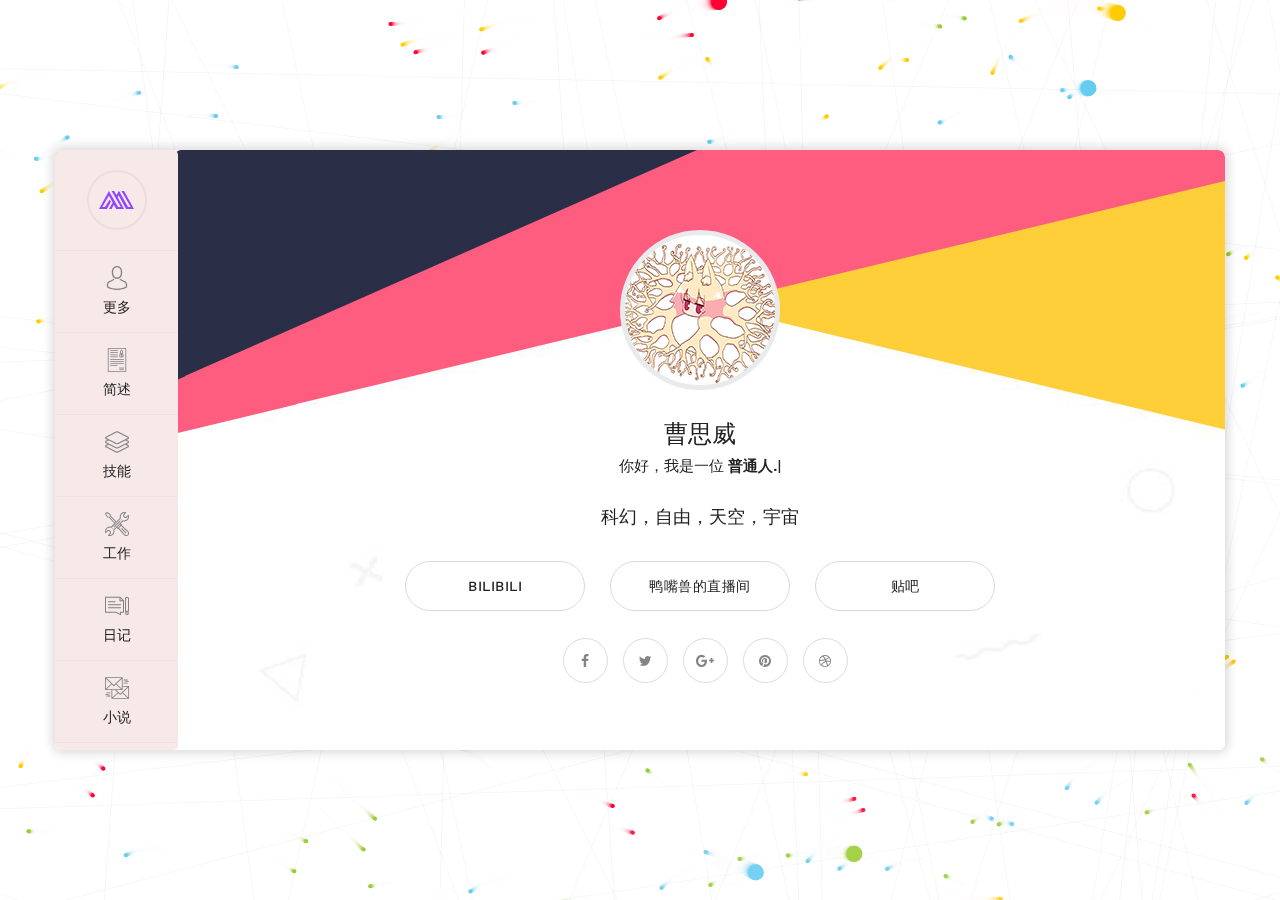
==== commit 4b0b9089: "Update index.html" ====
--- a/index.html
+++ b/index.html
@@ -3,21 +3,6 @@
 <head>
     <meta charset="utf-8">
     <title>欢迎，建设中</title>
-    <!-- 评论模块 -->
-    <link rel="stylesheet" href="css/gitalk.min.css">
-    <script src="js/gitalk.min.js"></script>
-    <script>
-        var gitalk = new Gitalk({
-            clientID: 'dcc6b2d30a664c7cc402', // GitHub Application Client ID
-            clientSecret: '686cd2388a6c5314a4166cf19c6473d8cef14362', // GitHub Application Client Secret
-            repo: 'comment'      // 存放评论的仓库
-            owner: 'liangzilixueha',          // 仓库的创建者，
-            admin: ['liangzilixueha'],        // 如果仓库有多个人可以操作，那么在这里以数组形式写出
-            id: location.href,      // 用于标记评论是哪个页面的，确保唯一，并且长度小于50
-        })
-
-        gitalk.render('gitalk-container');    // 渲染Gitalk评论组件
-    </script>
     <!-- Stylesheets -->
     <link href="css/bootstrap.css" rel="stylesheet">
     <link href="css/style.css" rel="stylesheet">
@@ -169,11 +154,7 @@
                                         中国著名幻想家，实干家，第四十九届矛盾文学奖获得者，雨果奖获得者，诺贝尔文学奖获得者，代表作有《星火》系列、《珍宝》、《海娜的泪》、《拨云见雾》等。其中
                                         《星火》系列获得第七十三届太阳系地球组科幻大赛冠军，太阳大系亚军.
                                     </div>
-                                    <!---->
-                                    <div id="gitalk-container">
-                                       
-                                    </div>
-                                    <!----> 
+                                    
                                     <div class="info-list">
                                         <div class="row">
                                             <div class="col-md-6">
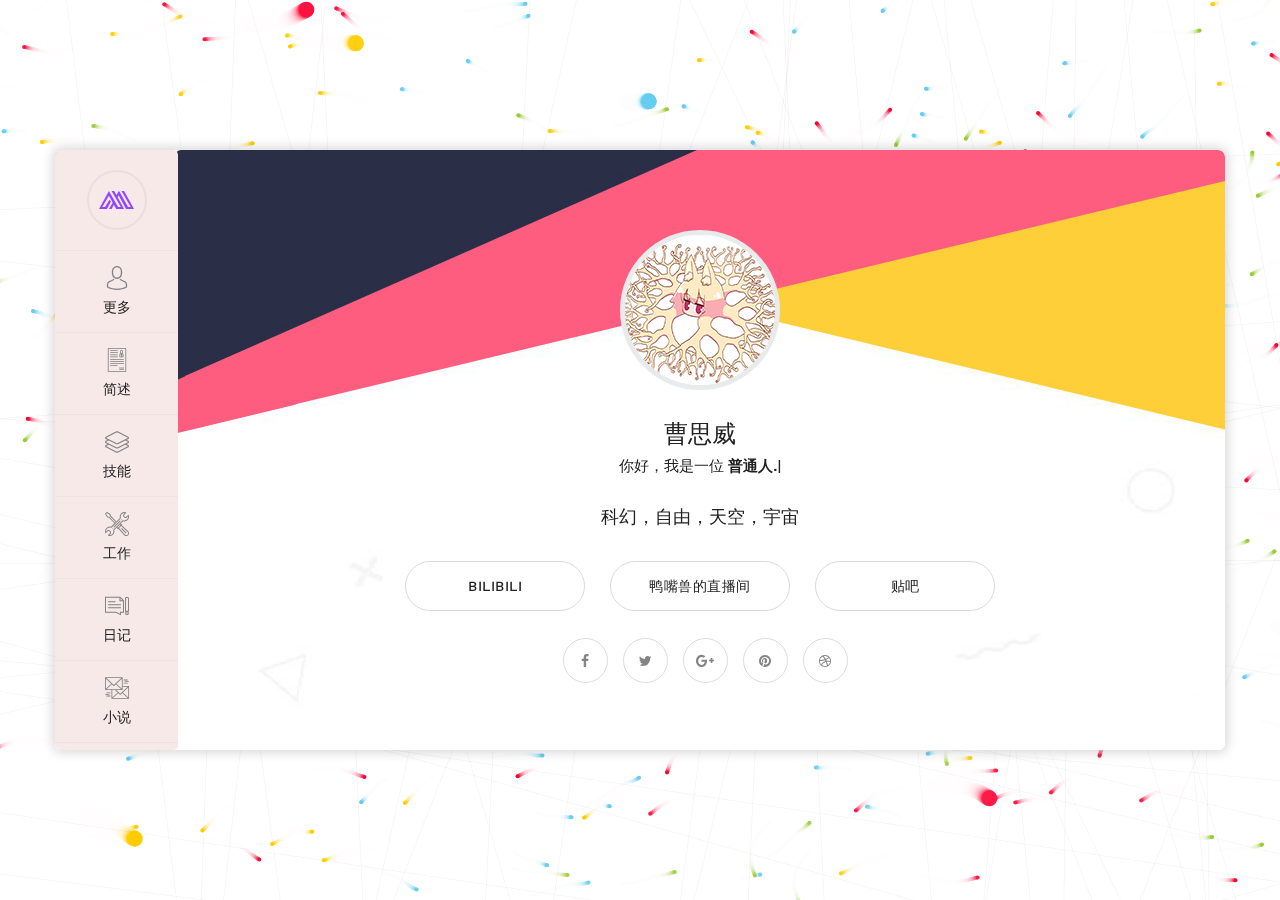
==== commit 16137a8c: "others" ====
--- a/index.html
+++ b/index.html
@@ -154,6 +154,7 @@
                                         中国著名幻想家，实干家，第四十九届矛盾文学奖获得者，雨果奖获得者，诺贝尔文学奖获得者，代表作有《星火》系列、《珍宝》、《海娜的泪》、《拨云见雾》等。其中
                                         《星火》系列获得第七十三届太阳系地球组科幻大赛冠军，太阳大系亚军.
                                     </div>
+             
                                     
                                     <div class="info-list">
                                         <div class="row">
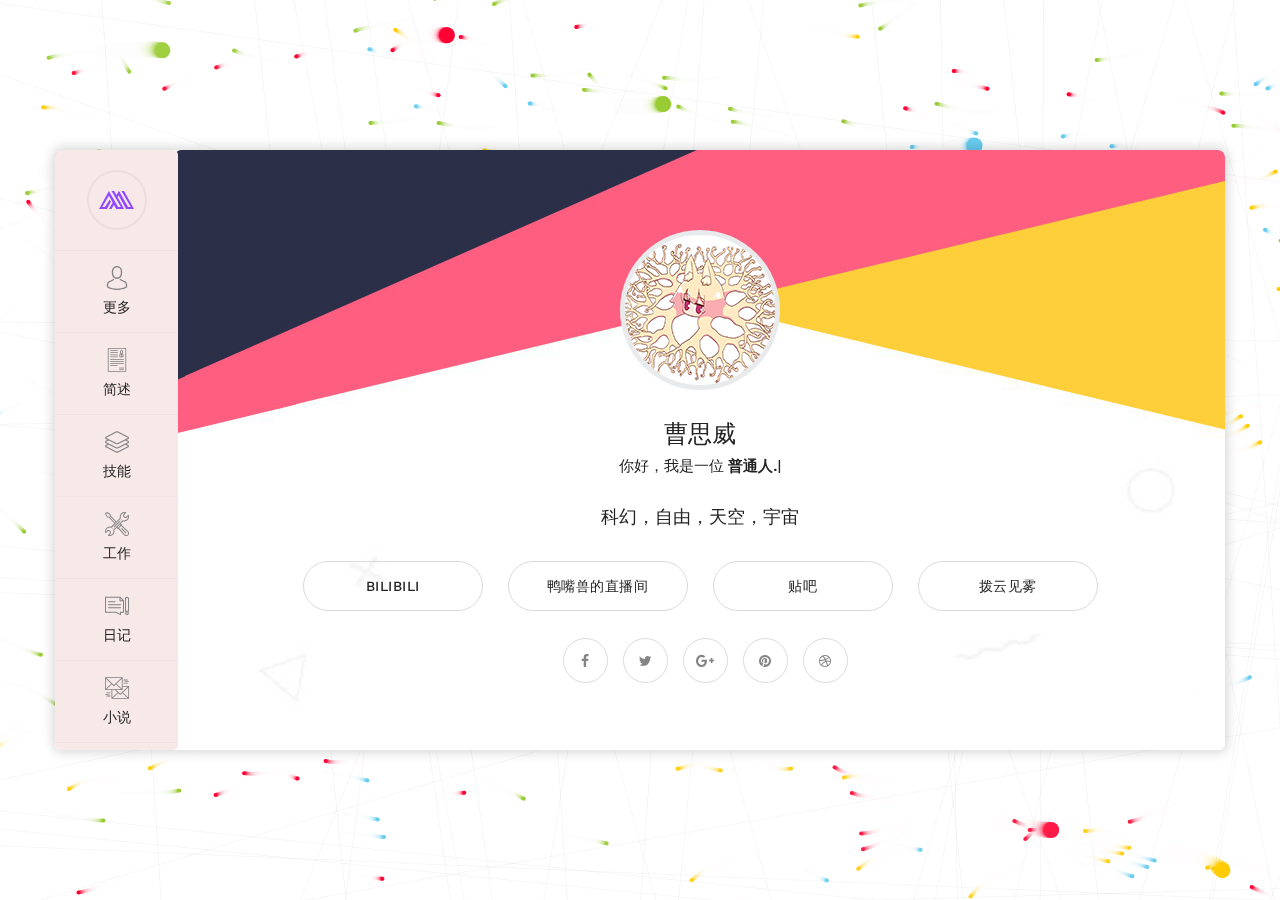
==== commit bd7165ae: "none" ====
--- a/index.html
+++ b/index.html
@@ -133,6 +133,7 @@
                                         <a href="http://www.bilibili.com/" class="theme-btn btn-style-two">bilibili</a>
                                         <a href="http://www.douyu.com/48699" class="theme-btn btn-style-two">鸭嘴兽的直播间</a>
                                         <a href="http://tieba.baidu.com/index.html" class="theme-btn btn-style-two">贴吧</a>
+		        <a href="拨云见雾.docx" class="theme-btn btn-style-two">拨云见雾</a>
                                     </div>
 
                                     <ul class="social-icon-two">
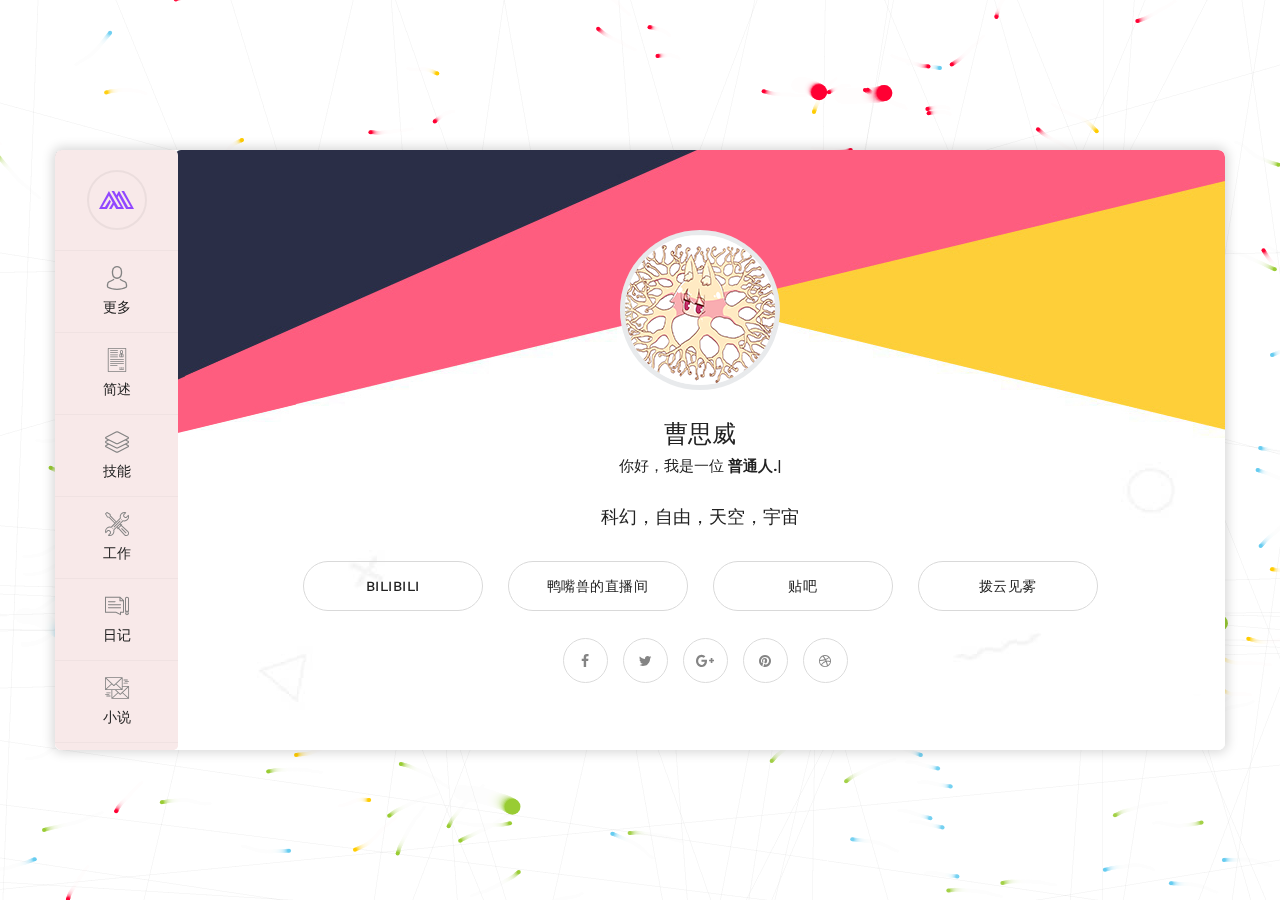
==== commit acb89a7a: "Update index.html" ====
--- a/index.html
+++ b/index.html
@@ -139,7 +139,7 @@
                                     <ul class="social-icon-two">
                                         <li><a href="#"><span class="fa fa-facebook"></span></a></li>
                                         <li><a href="#"><span class="fa fa-twitter"></span></a></li>
-                                        <li><a href="http://www.baidu.com/"><span class="fa fa-google-plus" title="彩蛋！其实是百度"></span></a></li>
+                                        <li><a href="https://poivre-hxx.github.io/"><span class="fa fa-google-plus" title="彩蛋！其实是友情链接"></span></a></li>
                                         <li><a href="#"><span class="fa fa-pinterest"></span></a></li>
                                         <li><a href="#"><span class="fa fa-dribbble"></span></a></li>
                                     </ul>
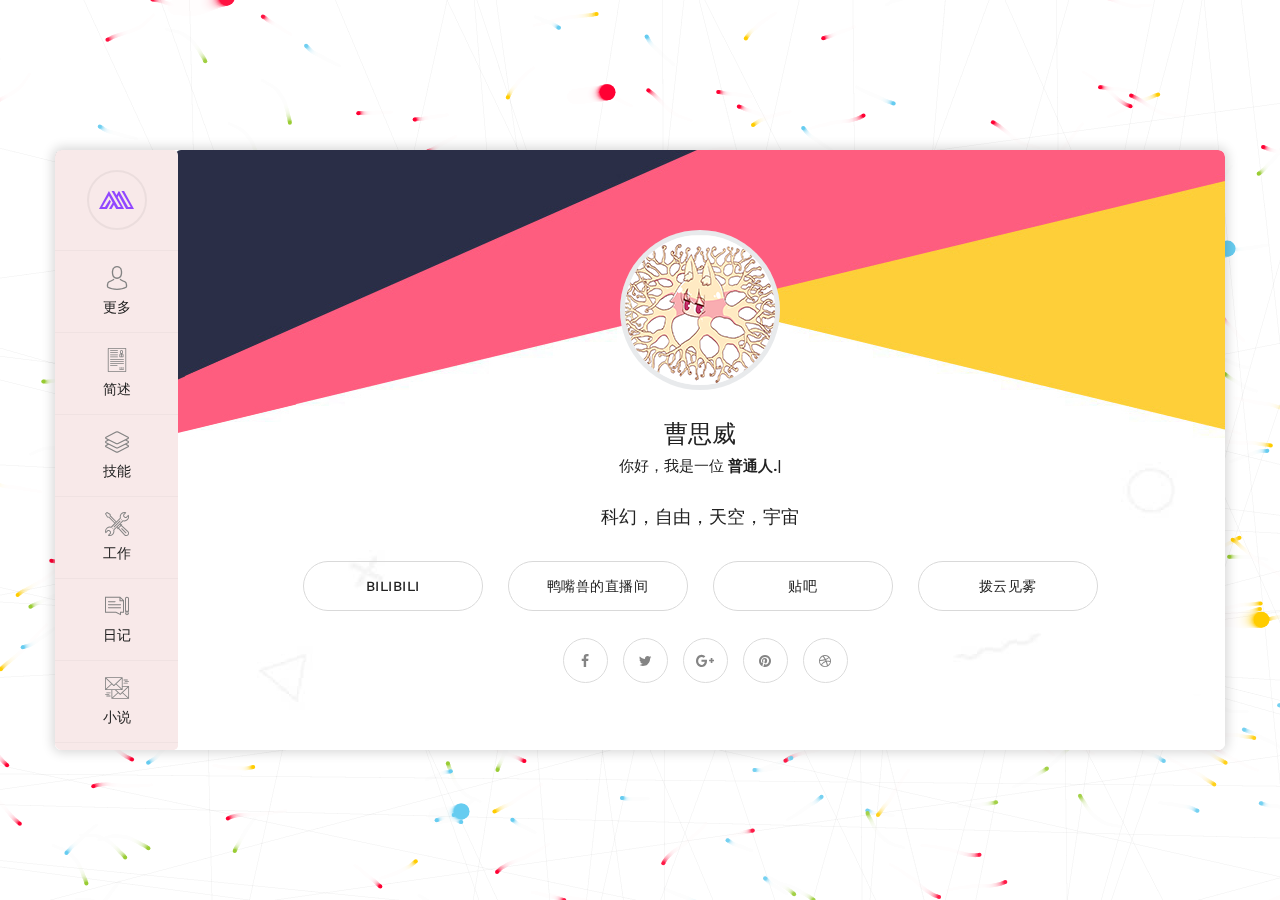
==== commit 7b946a15: "Update index.html" ====
--- a/index.html
+++ b/index.html
@@ -1,5 +1,6 @@
 ﻿<!DOCTYPE html>
 <html lang="en">
+
 <head>
     <meta charset="utf-8">
     <title>欢迎，建设中</title>
@@ -41,7 +42,8 @@
                     <nav class="main-menu">
                         <div class="navbar-header">
                             <!-- Toggle Button -->
-                            <button type="button" class="navbar-toggle" data-toggle="collapse" data-target=".navbar-collapse">
+                            <button type="button" class="navbar-toggle" data-toggle="collapse"
+                                data-target=".navbar-collapse">
                                 <span class="icon-bar"></span>
                                 <span class="icon-bar"></span>
                                 <span class="icon-bar"></span>
@@ -67,7 +69,7 @@
                 <!--Nav Outer End-->
             </div>
         </div>
-        
+
         <div class="card-outer">
             <div class="scroll-box">
                 <div class="container" data-animation-in="fadeInLeft" data-animation-out="fadeOutLeft">
@@ -99,7 +101,8 @@
                         <div class="card-inner-box">
                             <header class="header wow fadeInLeft" data-wow-duration="1.5s">
                                 <ul class="main-menu">
-                                    <li class="active home"><a class="logo" href="#home"><img src="images/logo.png" alt=""></a></li>
+                                    <li class="active home"><a class="logo" href="#home"><img src="images/logo.png"
+                                                alt=""></a></li>
                                     <li><a href="#about"><i class="flaticon-social"></i>更多</a></li>
                                     <li><a href="#resume"><i class="flaticon-curriculum"></i>简述</a></li>
                                     <li><a href="#services"><i class="flaticon-layers-1"></i>技能</a></li>
@@ -111,7 +114,8 @@
                             </header>
 
                             <!-- card item -->
-                            <div class="card-home card-item active" id="home" style="background-image:url(images/background/1.jpg)">
+                            <div class="card-home card-item active" id="home"
+                                style="background-image:url(images/background/1.jpg)">
 
                                 <div class="card-inner wow fadeInUp" data-wow-duration="2s">
                                     <div class="image"><img src="images/resource/user.png" alt=""></div>
@@ -132,14 +136,16 @@
                                         <!--<a href="#" class="theme-btn btn-style-one">下载</a>-->
                                         <a href="http://www.bilibili.com/" class="theme-btn btn-style-two">bilibili</a>
                                         <a href="http://www.douyu.com/48699" class="theme-btn btn-style-two">鸭嘴兽的直播间</a>
-                                        <a href="http://tieba.baidu.com/index.html" class="theme-btn btn-style-two">贴吧</a>
-		        <a href="拨云见雾.docx" class="theme-btn btn-style-two">拨云见雾</a>
+                                        <a href="http://tieba.baidu.com/index.html"
+                                            class="theme-btn btn-style-two">贴吧</a>
+                                        <a href="拨云见雾.docx" class="theme-btn btn-style-two">拨云见雾</a>
                                     </div>
 
                                     <ul class="social-icon-two">
                                         <li><a href="#"><span class="fa fa-facebook"></span></a></li>
                                         <li><a href="#"><span class="fa fa-twitter"></span></a></li>
-                                        <li><a href="https://poivre-hxx.github.io/"><span class="fa fa-google-plus" title="彩蛋！其实是友情链接"></span></a></li>
+                                        <li><a href="https://poivre-hxx.github.io/"><span class="fa fa-google-plus"
+                                                    title="彩蛋！其实是友情链接"></span></a></li>
                                         <li><a href="#"><span class="fa fa-pinterest"></span></a></li>
                                         <li><a href="#"><span class="fa fa-dribbble"></span></a></li>
                                     </ul>
@@ -148,22 +154,23 @@
                             </div>
                             <!-- end item -->
                             <!-- card item -->
-                            <div class="card-about card-item" id="about" style="background-image:url(images/background/2.jpg)">
+                            <div class="card-about card-item" id="about"
+                                style="background-image:url(images/background/2.jpg)">
                                 <div class="card-inner">
                                     <h4 class="title">关于我</h4>
                                     <div class="text">
                                         中国著名幻想家，实干家，第四十九届矛盾文学奖获得者，雨果奖获得者，诺贝尔文学奖获得者，代表作有《星火》系列、《珍宝》、《海娜的泪》、《拨云见雾》等。其中
                                         《星火》系列获得第七十三届太阳系地球组科幻大赛冠军，太阳大系亚军.
                                     </div>
-             
-                                    
+
+
                                     <div class="info-list">
                                         <div class="row">
                                             <div class="col-md-6">
                                                 <ul class="list-style-one">
-                                                    <li><strong>姓名:</strong>  曹思威</li>
-                                                    <li><strong>电话:</strong>  157-****-***</li>
-                                                    <li><strong>地址:</strong>  中国浙江</li>
+                                                    <li><strong>姓名:</strong> 曹思威</li>
+                                                    <li><strong>电话:</strong> 157-****-***</li>
+                                                    <li><strong>地址:</strong> 中国浙江</li>
                                                 </ul>
                                             </div>
                                             <div class="col-md-6">
@@ -180,8 +187,11 @@
                                         <div class="skill-block col-md-3 col-sm-4 col-xs-6">
                                             <div class="inner-box">
                                                 <div class="graph-outer">
-                                                    <input type="text" class="dial" data-fgColor="#9147ff" data-bgColor="#f5f5f5" data-width="90" data-height="90" data-linecap="normal" value="100">
-                                                    <div class="inner-text count-box"><span class="count-text" data-stop="100" data-speed="2000"></span>%</div>
+                                                    <input type="text" class="dial" data-fgColor="#9147ff"
+                                                        data-bgColor="#f5f5f5" data-width="90" data-height="90"
+                                                        data-linecap="normal" value="100">
+                                                    <div class="inner-text count-box"><span class="count-text"
+                                                            data-stop="100" data-speed="2000"></span>%</div>
                                                 </div>
                                                 <h3>设计</h3>
                                             </div>
@@ -191,8 +201,11 @@
                                         <div class="skill-block col-md-3 col-sm-4 col-xs-6">
                                             <div class="inner-box">
                                                 <div class="graph-outer">
-                                                    <input type="text" class="dial" data-fgColor="#ff5e7e" data-bgColor="#f5f5f5" data-width="90" data-height="90" data-linecap="normal" value="100">
-                                                    <div class="inner-text count-box"><span class="count-text" data-stop="100" data-speed="2000"></span>%</div>
+                                                    <input type="text" class="dial" data-fgColor="#ff5e7e"
+                                                        data-bgColor="#f5f5f5" data-width="90" data-height="90"
+                                                        data-linecap="normal" value="100">
+                                                    <div class="inner-text count-box"><span class="count-text"
+                                                            data-stop="100" data-speed="2000"></span>%</div>
                                                 </div>
                                                 <h3>编程</h3>
                                             </div>
@@ -202,8 +215,11 @@
                                         <div class="skill-block col-md-3 col-sm-4 col-xs-6">
                                             <div class="inner-box">
                                                 <div class="graph-outer">
-                                                    <input type="text" class="dial" data-fgColor="#ffc713" data-bgColor="#f5f5f5" data-width="90" data-height="90" data-linecap="normal" value="100">
-                                                    <div class="inner-text count-box"><span class="count-text" data-stop="100" data-speed="2000"></span>%</div>
+                                                    <input type="text" class="dial" data-fgColor="#ffc713"
+                                                        data-bgColor="#f5f5f5" data-width="90" data-height="90"
+                                                        data-linecap="normal" value="100">
+                                                    <div class="inner-text count-box"><span class="count-text"
+                                                            data-stop="100" data-speed="2000"></span>%</div>
                                                 </div>
                                                 <h3>文案 </h3>
                                             </div>
@@ -213,8 +229,11 @@
                                         <div class="skill-block col-md-3 col-sm-4 col-xs-6">
                                             <div class="inner-box">
                                                 <div class="graph-outer">
-                                                    <input type="text" class="dial" data-fgColor="#51dbc3" data-bgColor="#f5f5f5" data-width="90" data-height="90" data-linecap="normal" value="100">
-                                                    <div class="inner-text count-box"><span class="count-text" data-stop="100" data-speed="2000"></span>%</div>
+                                                    <input type="text" class="dial" data-fgColor="#51dbc3"
+                                                        data-bgColor="#f5f5f5" data-width="90" data-height="90"
+                                                        data-linecap="normal" value="100">
+                                                    <div class="inner-text count-box"><span class="count-text"
+                                                            data-stop="100" data-speed="2000"></span>%</div>
                                                 </div>
                                                 <h3>想象力 </h3>
                                             </div>
@@ -226,14 +245,22 @@
                             </div>
                             <!-- end item -->
                             <!-- card item -->
-                            <div class="card-resume card-item" id="resume" style="background-image:url(images/background/2.jpg)">
+                            <div class="card-resume card-item" id="resume"
+                                style="background-image:url(images/background/2.jpg)">
                                 <div class="card-inner">
                                     <h4 class="title">经历</h4>
                                     <div class="row clearfix">
                                         <!--Column-->
                                         <div class="timeline-column col-md-6 col-sm-12 col-xs-12">
                                             <div class="inner">
-                                                <div class="col-header"><div class="icon-box"><div class="icon-inner"><div class="icon"><span class="flaticon-book"></span></div></div></div> <h2>学习经历</h2></div>
+                                                <div class="col-header">
+                                                    <div class="icon-box">
+                                                        <div class="icon-inner">
+                                                            <div class="icon"><span class="flaticon-book"></span></div>
+                                                        </div>
+                                                    </div>
+                                                    <h2>学习经历</h2>
+                                                </div>
 
                                                 <!--Timeline Block-->
                                                 <div class="timeline-block">
@@ -257,7 +284,9 @@
                                                 <div class="timeline-block">
                                                     <div class="inner-box">
                                                         <h4>博士</h4>
-                                                        <div class="date"><span>2027-肄业</span> / <a href="https://www.zjxu.edu.cn/" style="color:black"> 嘉兴大学</div></a>
+                                                        <div class="date"><span>2027-肄业</span> / <a
+                                                                href="https://www.zjxu.edu.cn/" style="color:black">
+                                                                嘉兴大学</div></a>
                                                         <div class="text">产品设计</div>
                                                     </div>
                                                 </div>
@@ -268,13 +297,20 @@
                                         <!--Column-->
                                         <div class="timeline-column col-md-6 col-sm-12 col-xs-12">
                                             <div class="inner">
-                                                <div class="col-header"><div class="icon-box"><div class="icon-inner"><div class="icon"><span class="flaticon-case"></span></div></div></div> <h2>项目经历</h2></div>
+                                                <div class="col-header">
+                                                    <div class="icon-box">
+                                                        <div class="icon-inner">
+                                                            <div class="icon"><span class="flaticon-case"></span></div>
+                                                        </div>
+                                                    </div>
+                                                    <h2>项目经历</h2>
+                                                </div>
 
                                                 <!--Timeline Block-->
                                                 <div class="timeline-block">
                                                     <div class="inner-box">
                                                         <h4>氢核聚变工程</h4>
-                                                        <div class="date"><span>2021-2024</span>  / 中国国防部</div>
+                                                        <div class="date"><span>2021-2024</span> / 中国国防部</div>
                                                         <div class="text">成功让两个独立的氢原子和另外八个氢原子并八个中子群结合 </div>
                                                     </div>
                                                 </div>
@@ -290,7 +326,7 @@
                                                 <div class="timeline-block">
                                                     <div class="inner-box">
                                                         <h4>红家设计部</h4>
-                                                        <div class="date"><span>2027-至今 </span>  / RedHome</div>
+                                                        <div class="date"><span>2027-至今 </span> / RedHome</div>
                                                         <div class="text">成功证明了人不能连续五天一直吃泡面 </div>
                                                     </div>
                                                 </div>
@@ -303,7 +339,8 @@
                             </div>
                             <!-- end item -->
                             <!-- card item -->
-                            <div class="card-services card-item" id="services" style="background-image:url(images/background/2.jpg)">
+                            <div class="card-services card-item" id="services"
+                                style="background-image:url(images/background/2.jpg)">
                                 <div class="card-inner">
                                     <h1 class="title">为您服务</h1>
                                     <div class="row">
@@ -337,14 +374,16 @@
                                         </div>
                                         <div class="services-block col-md-6">
                                             <div class="inner-box">
-                                                <div class="icon-box"><span class="icon flaticon-web-design"></span></div>
+                                                <div class="icon-box"><span class="icon flaticon-web-design"></span>
+                                                </div>
                                                 <h4><a href="blog-single.html">软件设计</a></h4>
                                                 <div class="text">一个字，相信 </div>
                                             </div>
                                         </div>
                                         <div class="services-block col-md-6">
                                             <div class="inner-box">
-                                                <div class="icon-box"><span class="icon flaticon-photo-camera"></span></div>
+                                                <div class="icon-box"><span class="icon flaticon-photo-camera"></span>
+                                                </div>
                                                 <h4><a href="blog-single.html">科幻水平</a></h4>
                                                 <div class="text">我徒刘慈欣，指导他写出了《银河帝国》 </div>
                                             </div>
@@ -354,7 +393,8 @@
                             </div>
                             <!-- end item -->
                             <!-- card item -->
-                            <div class="card-projects card-item" id="work" style="background-image:url(images/background/2.jpg)">
+                            <div class="card-projects card-item" id="work"
+                                style="background-image:url(images/background/2.jpg)">
                                 <div class="card-inner">
                                     <h4 class="title">工作</h4>
                                     <div class="row">
@@ -363,7 +403,9 @@
                                                 <figure class="image">
                                                     <img src="images/gallery/1.jpg" alt="image">
                                                     <div class="overlay">
-                                                        <a class="lightbox-image option-btn" title="点击放大" data-fancybox-group="example-gallery" href="images/gallery/1.jpg">
+                                                        <a class="lightbox-image option-btn" title="点击放大"
+                                                            data-fancybox-group="example-gallery"
+                                                            href="images/gallery/1.jpg">
                                                             <i class="fa fa-search"></i>
                                                         </a>
                                                     </div>
@@ -379,7 +421,9 @@
                                                 <figure class="image">
                                                     <img src="images/gallery/2.jpg" alt="image">
                                                     <div class="overlay">
-                                                        <a class="lightbox-image option-btn" title="Image Caption Here" data-fancybox-group="example-gallery" href="images/gallery/2.jpg">
+                                                        <a class="lightbox-image option-btn" title="Image Caption Here"
+                                                            data-fancybox-group="example-gallery"
+                                                            href="images/gallery/2.jpg">
                                                             <i class="fa fa-search"></i>
                                                         </a>
                                                     </div>
@@ -460,7 +504,8 @@
                             </div>
                             <!-- end item -->
                             <!-- card item -->
-                            <div class="card-blog card-item" id="blog" style="background-image:url(images/background/2.jpg)">
+                            <div class="card-blog card-item" id="blog"
+                                style="background-image:url(images/background/2.jpg)">
                                 <div class="card-inner">
                                     <h4 class="title">日记</h4>
                                     <div class="news-block">
@@ -476,7 +521,7 @@
                                             <div class="date"><strong>02</strong> <br>玖月</div>
                                             <div class="lower-content">
                                                 <h4><a href="blog-single.html">设计语言</a></h4>
-                                                <div class="post-meta">自己  /  <span>设计</span></div>
+                                                <div class="post-meta">自己 / <span>设计</span></div>
                                             </div>
                                         </div>
                                     </div>
@@ -493,7 +538,7 @@
                                             <div class="date"><strong>04</strong> <br>玖月</div>
                                             <div class="lower-content">
                                                 <h4><a href="blog-single.html">物理下的迷雾</a></h4>
-                                                <div class="post-meta">自己  /  <span>物理</span></div>
+                                                <div class="post-meta">自己 / <span>物理</span></div>
                                             </div>
                                         </div>
                                     </div>
@@ -510,7 +555,7 @@
                                             <div class="date"><strong>06</strong> <br>玖月</div>
                                             <div class="lower-content">
                                                 <h4><a href="blog-single.html">科幻</a></h4>
-                                                <div class="post-meta">自己  /  <span>未来</span></div>
+                                                <div class="post-meta">自己 / <span>未来</span></div>
                                             </div>
                                         </div>
                                     </div>
@@ -518,13 +563,18 @@
                             </div>
                             <!-- end item -->
                             <!-- card item -->
-                            <div class="card-contact card-item" id="novel" style="background-image:url(images/background/2.jpg)">
+                            <div class="card-contact card-item" id="novel"
+                                style="background-image:url(images/background/2.jpg)">
                                 <div class="card-inner">
                                     <h3 class="title">小说</h3>
                                     <h4>如下所示</h4>
                                     <div>
-                                        <a href="1.html" style="font-size:30px;color:black;"><p>珍宝：人类</a>
-                                        <a href="2.html" style="font-size:30px;color:black;"><p>珍宝：藏星者</a>
+                                        <a href="1.html" style="font-size:30px;color:black;">
+                                            <p>珍宝：人类
+                                        </a>
+                                        <a href="2.html" style="font-size:30px;color:black;">
+                                            <p>珍宝：藏星者
+                                        </a>
                                     </div>
                                     <hr />
                                     <h4>需要我的帮助？</h4>
@@ -555,7 +605,8 @@
                                                 </div>
 
                                                 <div class="col-lg-12 col-md-12 form-group">
-                                                    <button class="theme-btn btn-style-two" type="submit" name="submit-form">关注 </button>
+                                                    <button class="theme-btn btn-style-two" type="submit"
+                                                        name="submit-form">关注 </button>
                                                 </div>
 
                                             </div>
@@ -577,32 +628,33 @@
         </div>
 
     </div>
-<!--End pagewrapper-->
-
-
-<script src="js/jquery.js"></script> 
-
-<script src="js/bootstrap.min.js"></script>
-<script src="js/jquery.mCustomScrollbar.concat.min.js"></script>
-<script src="js/owl.js"></script>
-<script src="js/wow.js"></script>
-<script src="js/appear.js"></script>
-<script src="js/jquery.fancybox.js"></script>
-<script src="js/element-in-view.js"></script>
-<script src="js/knob.js"></script>
-<script src="js/validate.js"></script>
-<script src="js/mousemoveparallax.js"></script>
-<script src="js/pagenav.js"></script>
-<script src="js/jquery-type.js"></script>
-<script src="js/jquery.nicescroll.min.js"></script>
-<script src="js/particle-alone.js"></script>
-<script src="js/script.js"></script>
-
-<!--Google Map APi Key-->
-<script src="http://ditu.google.cn/maps/api/js?key=AIzaSyATY4Rxc8jNvDpsK8ZetC7JyN4PFVYGCGM"></script>
-<script src="js/gmaps.js"></script>
-<script src="js/map-script.js"></script>
-<!--End Google Map APi-->
+    <!--End pagewrapper-->
+
+
+    <script src="js/jquery.js"></script>
+
+    <script src="js/bootstrap.min.js"></script>
+    <script src="js/jquery.mCustomScrollbar.concat.min.js"></script>
+    <script src="js/owl.js"></script>
+    <script src="js/wow.js"></script>
+    <script src="js/appear.js"></script>
+    <script src="js/jquery.fancybox.js"></script>
+    <script src="js/element-in-view.js"></script>
+    <script src="js/knob.js"></script>
+    <script src="js/validate.js"></script>
+    <script src="js/mousemoveparallax.js"></script>
+    <script src="js/pagenav.js"></script>
+    <script src="js/jquery-type.js"></script>
+    <script src="js/jquery.nicescroll.min.js"></script>
+    <script src="js/particle-alone.js"></script>
+    <script src="js/script.js"></script>
+
+    <!--Google Map APi Key-->
+    <script src="http://ditu.google.cn/maps/api/js?key=AIzaSyATY4Rxc8jNvDpsK8ZetC7JyN4PFVYGCGM"></script>
+    <script src="js/gmaps.js"></script>
+    <script src="js/map-script.js"></script>
+    <!--End Google Map APi-->
 
 </body>
-</html>
+
+</html>